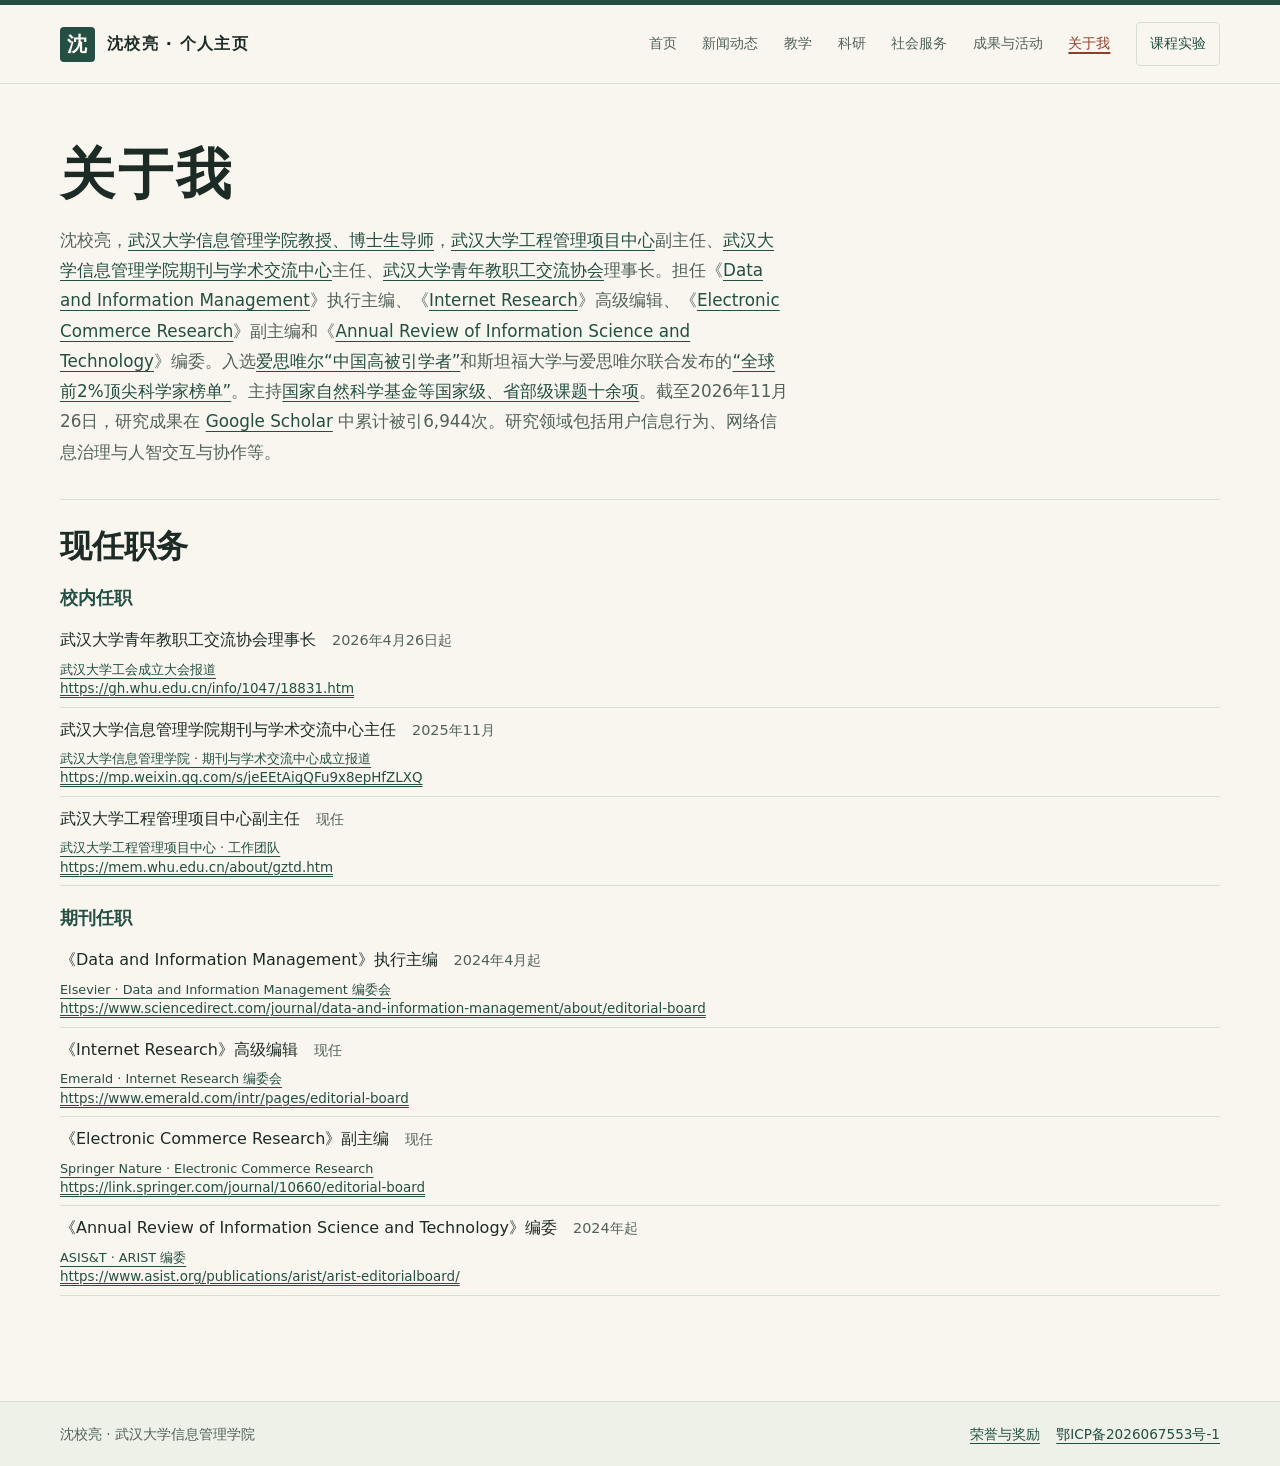
==== site/about.html @ 921f9a62 "Audit public records against primary sources and update the profile and archive navigation" ====
<!doctype html>
<html lang="zh-CN"><head><meta charset="utf-8"><meta name="viewport" content="width=device-width,initial-scale=1">
<meta name="description" content="武汉大学信息管理学院沈校亮的个人主页，包含研究成果、新闻动态、教学资源与课程实验。">
<title>关于我｜沈校亮个人主页</title><link rel="stylesheet" href="assets/site.css?v=9180d4e4f0c0"></head>
<body><a class="skip" href="#main">跳到正文</a>
<header class="site-head"><div class="wrap head"><a class="brand" href="index.html"><span class="seal" aria-hidden="true">沈</span><span>沈校亮 · 个人主页</span></a><nav aria-label="主导航"><a class="nav-link" href="index.html">首页</a><a class="nav-link" href="news.html">新闻动态</a><a class="nav-link" href="teaching.html">教学</a><a class="nav-link" href="research.html">科研</a><a class="nav-link" href="service.html">社会服务</a><a class="nav-link" href="facts.html">成果与活动</a><a class="nav-link" href="about.html" aria-current="page">关于我</a><a class="nav-link lab-link" href="course-lab.html">课程实验</a></nav></div></header>
<main id="main"><div class="wrap inner"><h1>关于我</h1><section class="profile-intro" aria-label="个人简介"><p class="lead">沈校亮，<a href="https://sim.whu.edu.cn/" target="_blank" rel="noopener noreferrer">武汉大学信息管理学院</a><a href="https://xueshu.wtu.edu.cn/info/1044/8925.htm" target="_blank" rel="noopener noreferrer">教授、博士生导师</a>，<a href="https://mem.whu.edu.cn/about/gztd.htm" target="_blank" rel="noopener noreferrer">武汉大学工程管理项目中心</a>副主任、<a href="https://sim.whu.edu.cn/info/2236/111632.htm" target="_blank" rel="noopener noreferrer">武汉大学信息管理学院期刊与学术交流中心</a>主任、<a href="https://gh.whu.edu.cn/info/1047/18831.htm" target="_blank" rel="noopener noreferrer">武汉大学青年教职工交流协会</a>理事长。担任《<a href="https://www.sciencedirect.com/journal/data-and-information-management/about/editorial-board" target="_blank" rel="noopener noreferrer">Data and Information Management</a>》执行主编、《<a href="https://www.emerald.com/intr/pages/editorial-board" target="_blank" rel="noopener noreferrer">Internet Research</a>》高级编辑、《<a href="https://link.springer.com/journal/10660/editorial-board" target="_blank" rel="noopener noreferrer">Electronic Commerce Research</a>》副主编和《<a href="https://www.asist.org/publications/arist/arist-editorialboard/" target="_blank" rel="noopener noreferrer">Annual Review of Information Science and Technology</a>》编委。入选<a href="https://sim.whu.edu.cn/info/2236/96862.htm" target="_blank" rel="noopener noreferrer">爱思唯尔“中国高被引学者”</a>和斯坦福大学与爱思唯尔联合发布的<a href="https://sim.whu.edu.cn/info/2236/117452.htm" target="_blank" rel="noopener noreferrer">“全球前2%顶尖科学家榜单”</a>。主持<a href="https://xueshu.wtu.edu.cn/info/1044/8925.htm" target="_blank" rel="noopener noreferrer">国家自然科学基金等国家级、省部级课题十余项</a>。截至2026年11月26日，研究成果在 <a href="https://scholar.google.com/citations?user=AXHR1g8AAAAJ" target="_blank" rel="noopener noreferrer">Google Scholar</a> 中累计被引6,944次。研究领域包括用户信息行为、网络信息治理与人智交互与协作等。</p></section><section id="current-roles" class="block current-roles"><h2>现任职务</h2><h3>校内任职</h3><ul class="records role-list"><li><span class="role-name">武汉大学青年教职工交流协会理事长</span><span class="role-date">2026年4月26日起</span><a class="source external-source" href="https://gh.whu.edu.cn/info/1047/18831.htm" target="_blank" rel="noopener noreferrer"><span class="source-name">武汉大学工会成立大会报道</span><bdi class="source-url" dir="ltr">https://gh.whu.edu.cn/info/1047/18831.htm</bdi></a></li><li><span class="role-name">武汉大学信息管理学院期刊与学术交流中心主任</span><span class="role-date">2025年11月</span><a class="source external-source" href="https://mp.weixin.qq.com/s/jeEEtAigQFu9x8epHfZLXQ" target="_blank" rel="noopener noreferrer"><span class="source-name">武汉大学信息管理学院 · 期刊与学术交流中心成立报道</span><bdi class="source-url" dir="ltr">https://mp.weixin.qq.com/s/jeEEtAigQFu9x8epHfZLXQ</bdi></a></li><li><span class="role-name">武汉大学工程管理项目中心副主任</span><span class="role-date">现任</span><a class="source external-source" href="https://mem.whu.edu.cn/about/gztd.htm" target="_blank" rel="noopener noreferrer"><span class="source-name">武汉大学工程管理项目中心 · 工作团队</span><bdi class="source-url" dir="ltr">https://mem.whu.edu.cn/about/gztd.htm</bdi></a></li></ul><h3>期刊任职</h3><ul class="records role-list"><li><span class="role-name">《Data and Information Management》执行主编</span><span class="role-date">2024年4月起</span><a class="source external-source" href="https://www.sciencedirect.com/journal/data-and-information-management/about/editorial-board" target="_blank" rel="noopener noreferrer"><span class="source-name">Elsevier · Data and Information Management 编委会</span><bdi class="source-url" dir="ltr">https://www.sciencedirect.com/journal/data-and-information-management/about/editorial-board</bdi></a></li><li><span class="role-name">《Internet Research》高级编辑</span><span class="role-date">现任</span><a class="source external-source" href="https://www.emerald.com/intr/pages/editorial-board" target="_blank" rel="noopener noreferrer"><span class="source-name">Emerald · Internet Research 编委会</span><bdi class="source-url" dir="ltr">https://www.emerald.com/intr/pages/editorial-board</bdi></a></li><li><span class="role-name">《Electronic Commerce Research》副主编</span><span class="role-date">现任</span><a class="source external-source" href="https://link.springer.com/journal/10660/editorial-board" target="_blank" rel="noopener noreferrer"><span class="source-name">Springer Nature · Electronic Commerce Research</span><bdi class="source-url" dir="ltr">https://link.springer.com/journal/10660/editorial-board</bdi></a></li><li><span class="role-name">《Annual Review of Information Science and Technology》编委</span><span class="role-date">2024年起</span><a class="source external-source" href="https://www.asist.org/publications/arist/arist-editorialboard/" target="_blank" rel="noopener noreferrer"><span class="source-name">ASIS&amp;T · ARIST 编委</span><bdi class="source-url" dir="ltr">https://www.asist.org/publications/arist/arist-editorialboard/</bdi></a></li></ul></section></div></main>
<footer class="site-foot"><div class="wrap foot"><span>沈校亮 · 武汉大学信息管理学院</span><span><a href="honors.html">荣誉与奖励</a>   <a href="https://beian.miit.gov.cn/">鄂ICP备2026067553号-1</a></span></div></footer>
</body></html>
---- site/assets/site.css ----
:root{color-scheme:light;--paper:#f8f6ef;--white:#fffdf8;--ink:#1d2b26;--muted:#52625a;--green:#254f42;--rust:#913d2a;--line:#d8ded4;--wash:#edf1e8;--serif:"Noto Serif CJK SC","Songti SC",STSong,SimSun,Georgia,serif;--sans:"PingFang SC","Microsoft YaHei","Noto Sans CJK SC",system-ui,sans-serif}
*{box-sizing:border-box}body{margin:0;background:var(--paper);color:var(--ink);font:16px/1.8 var(--sans)}a{color:var(--green);text-underline-offset:4px}a:focus-visible{outline:2px solid var(--rust);outline-offset:4px}.wrap{max-width:1160px;width:calc(100% - 72px);margin-inline:auto}.skip{position:absolute;top:-4em;left:1rem}.skip:focus{top:1rem;z-index:9;background:var(--white)}.site-head{border-top:5px solid var(--green);border-bottom:1px solid var(--line)}.head{display:flex;align-items:center;justify-content:space-between;gap:30px;min-height:78px}.brand{display:inline-flex;align-items:center;gap:12px;color:var(--ink);text-decoration:none;font-weight:750;white-space:nowrap;letter-spacing:.08em}.seal{background:var(--green);color:var(--white);display:grid;place-items:center;width:35px;height:35px;border-radius:4px;font:700 20px var(--serif)}nav{display:flex;gap:clamp(12px,2vw,28px);align-items:center}.nav-link{display:inline-flex;align-items:center;min-height:44px;white-space:nowrap;text-decoration:none;font-size:14px;color:var(--muted)}.nav-link:hover,.nav-link[aria-current=page]{color:var(--rust);text-decoration:underline;text-decoration-thickness:2px}.nav-link.lab-link{padding:0 13px;border:1px solid var(--line);border-radius:4px;color:var(--green)}h1,h2,h3,p{margin:0}h1,h2,h3{line-height:1.25;overflow-wrap:anywhere}h1,h2{font-family:var(--serif);font-weight:750}h1{font-size:clamp(2.6rem,5vw,4.25rem);letter-spacing:.055em}h2{font-size:clamp(1.55rem,3vw,2rem)}h3{font-size:1.13rem}p+p{margin-top:.8rem}.intro{padding:70px 0 64px;display:grid;grid-template-columns:280px minmax(0,1fr);gap:clamp(28px,7vw,95px);align-items:center}.portrait{margin:0}.picture{position:relative;aspect-ratio:4/5;overflow:hidden;background:#e2ebe0;border:1px solid var(--line);border-radius:8px;display:grid;place-items:center}.picture span{font:700 5.1rem var(--serif);color:var(--green);opacity:.74}.picture img{position:absolute;inset:0;width:100%;height:100%;object-fit:cover;object-position:center 28%}.portrait figcaption{font-size:.75rem;color:var(--muted);margin-top:5px}.eyebrow{font-size:.8rem;color:var(--rust);letter-spacing:.14em;font-weight:700;margin:0 0 11px}.name-en{font-family:Georgia,serif;color:var(--muted);font-size:1.05rem;letter-spacing:.06em;margin-top:6px}.affiliation{font-size:1.1rem;color:var(--green);font-weight:700;margin:19px 0 10px}.bio{max-width:590px;color:var(--muted);font-size:1rem}.actions{margin-top:23px;display:flex;flex-wrap:wrap;gap:10px}.button{display:inline-flex;align-items:center;justify-content:center;gap:8px;min-height:44px;padding:8px 16px;border:1px solid var(--green);border-radius:5px;text-decoration:none;font-weight:700;background:var(--green);color:white;font-size:.91rem}.button:hover{background:#16392f}.button.secondary{background:transparent;color:var(--green);border-color:#adbfb1}.button.secondary:hover{background:var(--wash)}.news-panel{border-top:1px solid var(--line);padding:33px 0 60px}.section-top{display:flex;justify-content:space-between;align-items:baseline;gap:12px;margin-bottom:16px}.entries{list-style:none;padding:0;margin:0}.entries li{border-top:1px solid var(--line);padding:18px 0;display:grid;grid-template-columns:112px 1fr;gap:16px}.entries li:last-child{border-bottom:1px solid var(--line)}time{font-variant-numeric:tabular-nums;color:var(--muted);font-size:.86rem;white-space:nowrap}.entry-title{color:var(--ink);font-weight:750;text-decoration:none}.entry-title:hover{text-decoration:underline}.entries p{font-size:.9rem;color:var(--muted);margin-top:3px}.category{font-size:.75rem;color:var(--rust);margin-right:10px;white-space:nowrap}.inner{padding:56px 0 70px;min-height:66vh}.inner h1{font-size:clamp(2.1rem,5vw,3.45rem)}.lead{font-size:1.05rem;color:var(--muted);margin:14px 0 30px;max-width:730px}.block{padding:26px 0;border-top:1px solid var(--line)}.block h2{margin-bottom:15px}.grid{display:grid;grid-template-columns:repeat(3,minmax(0,1fr));gap:15px;margin:16px 0}.tile,.feature{background:var(--white);border:1px solid var(--line);border-radius:8px;padding:20px}.tile h3,.feature h2{margin-bottom:8px}.tile p,.feature p{color:var(--muted)}.records{padding-left:1.35em;margin:9px 0}.records li{padding:7px 0}.feature{max-width:780px;border-left:4px solid var(--green);padding:25px}.feature .actions{margin-top:16px}.site-foot{border-top:1px solid var(--line);background:var(--wash);padding:20px 0;color:var(--muted);font-size:.85rem}.foot{display:flex;justify-content:space-between;gap:20px}.foot a{margin-left:12px}
@media(max-width:900px){.head{display:block;padding:12px 0 3px}.brand{min-height:40px}nav{flex-wrap:wrap;gap:0 19px}.intro{padding:43px 0;grid-template-columns:220px 1fr;gap:35px}}
@media(max-width:630px){.wrap{width:calc(100% - 34px)}.intro{display:flex;flex-direction:column;align-items:flex-start;gap:20px;padding:26px 0 32px}.portrait{width:min(53%,185px)}.picture{aspect-ratio:4/5}.picture span{font-size:3.25rem}h1{font-size:2.65rem}.affiliation{margin-top:13px}.news-panel{padding:25px 0 44px}.entries li{grid-template-columns:1fr;gap:2px;padding:14px 0}.grid{grid-template-columns:1fr}.inner{padding-top:28px}.foot{display:block}.foot a:first-child{margin-left:0}.section-top{align-items:center}.nav-link.lab-link{border:0;padding:0}.nav-link{min-height:37px}nav{gap:0 15px}}

/* Evidence index and the homepage's three subject entrances. */
[hidden]{display:none!important}
.directory{display:grid;grid-template-columns:repeat(4,minmax(0,1fr));margin-bottom:32px;border-top:1px solid var(--line);border-bottom:1px solid var(--line)}
.directory a{display:block;padding:21px 24px;color:var(--ink);text-decoration:none;min-width:0}
.directory a+a{border-left:1px solid var(--line)}
.directory strong{font:700 1.45rem/1.4 var(--serif);color:var(--green)}
.directory span{display:block;margin-top:5px;font-size:.86rem;color:var(--muted)}
.directory a:hover,.directory a:focus-visible{background:var(--wash)}
.category-entry{display:inline-block;margin:4px 0 24px;text-underline-offset:4px}
.inner .lead:has(+.category-entry){margin-bottom:7px}
.archive{max-width:1000px}
.archive .lead{margin-bottom:24px}
.archive-tools{padding:16px 0 10px;border-block:1px solid var(--line);margin:0 0 15px}
.filter-row,.filter-options,.fact-actions{display:flex;align-items:center;gap:8px;flex-wrap:wrap}
.filter-row{justify-content:space-between;gap:12px 22px}
.topic-filter,.reset-filters{font:inherit;cursor:pointer}
.topic-filter{min-height:42px;padding:5px 14px;border-radius:4px;border:1px solid var(--line);color:var(--green);background:var(--white);font-size:.90rem}
.topic-filter[aria-pressed=true]{background:var(--green);border-color:var(--green);color:white}
.record-search{display:flex;align-items:center;gap:9px;color:var(--muted);font-size:.88rem}
.record-search input{border:1px solid #a6b5ab;background:var(--white);color:var(--ink);font:inherit;border-radius:4px;padding:8px 12px;line-height:1.5}
.record-search input{min-height:42px;width:clamp(180px,23vw,260px)}
.results-status,.fact-date{font-size:.83rem;color:var(--muted);font-variant-numeric:tabular-nums}
.results-status{margin:8px 0 0}
.fact-group{padding-top:18px;scroll-margin:16px}
.fact-group+.fact-group{margin-top:28px}
.fact-group h2{padding-bottom:13px;border-bottom:2px solid var(--green)}
.fact-list{list-style:none;margin:0;padding:0}
.fact{display:grid;grid-template-columns:minmax(110px,170px) minmax(0,1fr);gap:20px;border-bottom:1px solid var(--line);padding:20px 0;scroll-margin:16px}
.fact-meta{display:flex;flex-direction:column;align-items:flex-start;gap:3px}
.fact-tag{color:var(--rust);font-size:.84rem;font-weight:650}
.fact-main{min-width:0}
.fact-title{font-size:1.1rem;line-height:1.5;overflow-wrap:anywhere}
.fact-role,.fact-detail,.fact-sources{font-size:.91rem}
.fact-role{margin:5px 0 2px;color:var(--muted)}
.fact-detail{margin:0;overflow-wrap:anywhere}
.fact-role span,.fact-sources span{font-weight:600;color:var(--muted)}
.fact-actions{justify-content:space-between;align-items:flex-start;gap:0 16px;margin-top:8px}
.fact-sources a{display:inline-block;margin-right:12px;overflow-wrap:anywhere}
.reset-filters{padding:2px 7px;border:1px solid var(--line);border-radius:4px;background:var(--white);color:var(--green);min-height:32px}
.reset-filters:hover,.topic-filter:not([aria-pressed=true]):hover{background:var(--wash)}
button:focus-visible,input:focus-visible,textarea:focus-visible{outline:2px solid var(--rust);outline-offset:3px}
.no-results{padding:24px 0;color:var(--muted)}
.archive-jumps{padding:0 0 12px}
.visually-hidden{position:absolute;width:1px;height:1px;padding:0;margin:-1px;overflow:hidden;clip-path:inset(50%);white-space:nowrap;border:0}
.news-filters{margin-top:4px}.news-filters .results-status{margin-bottom:0}
@media(max-width:700px){.directory{margin-bottom:20px}.directory a{padding:13px 9px}.directory strong{font-size:1.1rem}.directory span{display:none}.fact{grid-template-columns:1fr;gap:6px;padding:16px 0}.fact-meta{flex-direction:row;gap:12px;align-items:baseline;flex-wrap:wrap}.record-search{width:100%}.record-search input{width:auto;flex:1;min-width:0}.topic-filter{padding-inline:11px;min-height:44px}.fact-sources a{padding:4px 0}.fact-actions{row-gap:6px}.filter-options{gap:5px}}

.year-links{display:flex;flex-wrap:wrap;gap:5px 12px;margin:0 0 24px}.year-links a{display:block;padding:3px 10px;border:1px solid var(--line);border-radius:4px;font-size:.88rem;text-decoration:none}.year-links a:hover{border-color:var(--green);text-decoration:underline}.record-year{margin:21px 0 8px;font-family:var(--serif);color:var(--green);scroll-margin-top:16px}.source{font-size:.8rem;white-space:nowrap}.publication-list{list-style:none;padding:0;margin:0}.publication-list li{padding:13px 0;border-bottom:1px solid var(--line);max-width:900px}.paper-title{font-weight:650;color:var(--ink);text-decoration:none;overflow-wrap:anywhere}.paper-title:hover{text-decoration:underline}.paper-authors,.paper-meta{font-size:.9rem;color:var(--muted);margin-top:4px;overflow-wrap:anywhere}.paper-meta em{color:var(--green)}.entries small{font-size:.74rem;color:var(--muted)}

.archive-year{display:flex;align-items:center;gap:8px;color:var(--muted);font-size:.88rem}.archive-year select{font:inherit;background:var(--white);color:var(--green);padding:7px;border:1px solid var(--line);border-radius:4px;min-height:40px}.fact-title,.fact-detail{overflow-wrap:anywhere}.fact-main a,.fact-main span{overflow-wrap:anywhere}.entries .category{text-decoration:none}.entries .category:hover{text-decoration:underline}.year-links[hidden],.year-links a[hidden]{display:none}

.fact-sources .source-label{display:inline-block;font-weight:400;margin-right:12px;overflow-wrap:anywhere}
.citation-label{font-size:.83rem;color:var(--muted)}
@media(max-width:700px){.directory{grid-template-columns:repeat(2,minmax(0,1fr))}.directory a:nth-child(odd){border-left:0}.directory a:nth-child(n+3){border-top:1px solid var(--line)}}

.citation-note{display:block;color:var(--muted);font-size:.8rem;font-weight:400}

.profile-intro{max-width:760px;margin:1rem 0 2rem}
.profile-intro .lead{margin-bottom:.7rem}
.current-roles h3{margin:1.3rem 0 .4rem;color:var(--green)}
.role-list{list-style:none;padding:0}
.role-list li{border-bottom:1px solid var(--line);padding:.5rem 0}
.role-list .external-source:last-child{margin-bottom:0}
.role-name,.role-date{display:inline-block;margin-right:1rem}
.role-date{color:var(--muted);font-size:.9rem}
.student-awards{padding-left:0;list-style:none}
.student-awards li{padding:.65rem 0;border-bottom:1px solid var(--line)}
.award-title{color:var(--ink);font-weight:700;text-decoration:none}
.award-title:hover{text-decoration:underline}
.student-awards p{margin:.18rem 0 .1rem;color:var(--muted)}
@media(max-width:630px){.role-name{display:block}.profile-intro{margin-top:.75rem}.student-awards p{font-size:.94rem}}

.external-source,.fact-sources a.external-source{display:block;width:fit-content;max-width:100%;line-height:1.5;margin:.3rem 0;overflow-wrap:anywhere}
.source-url{display:block;max-width:100%;color:var(--green);font:400 .84rem/1.45 var(--sans);text-decoration:underline;text-underline-offset:2px;overflow-wrap:anywhere;white-space:normal}
.source-name,.fact-sources .source-name{font-weight:500;color:var(--green)}
.source-address{margin:.18rem 0 .3rem;min-width:0}
.source-address a{display:block;width:fit-content;max-width:100%}

.citation-note,.fact-detail,.fact-role,.records li,.entries p{overflow-wrap:anywhere}
.fact-main,.entries li>div,.fact-actions,.fact-sources,.filter-row>*{min-width:0;max-width:100%}
@media(max-width:630px){.entries li{grid-template-columns:minmax(0,1fr)}.fact{grid-template-columns:minmax(0,1fr)}}

.source,.fact-sources a{white-space:normal;overflow-wrap:anywhere}
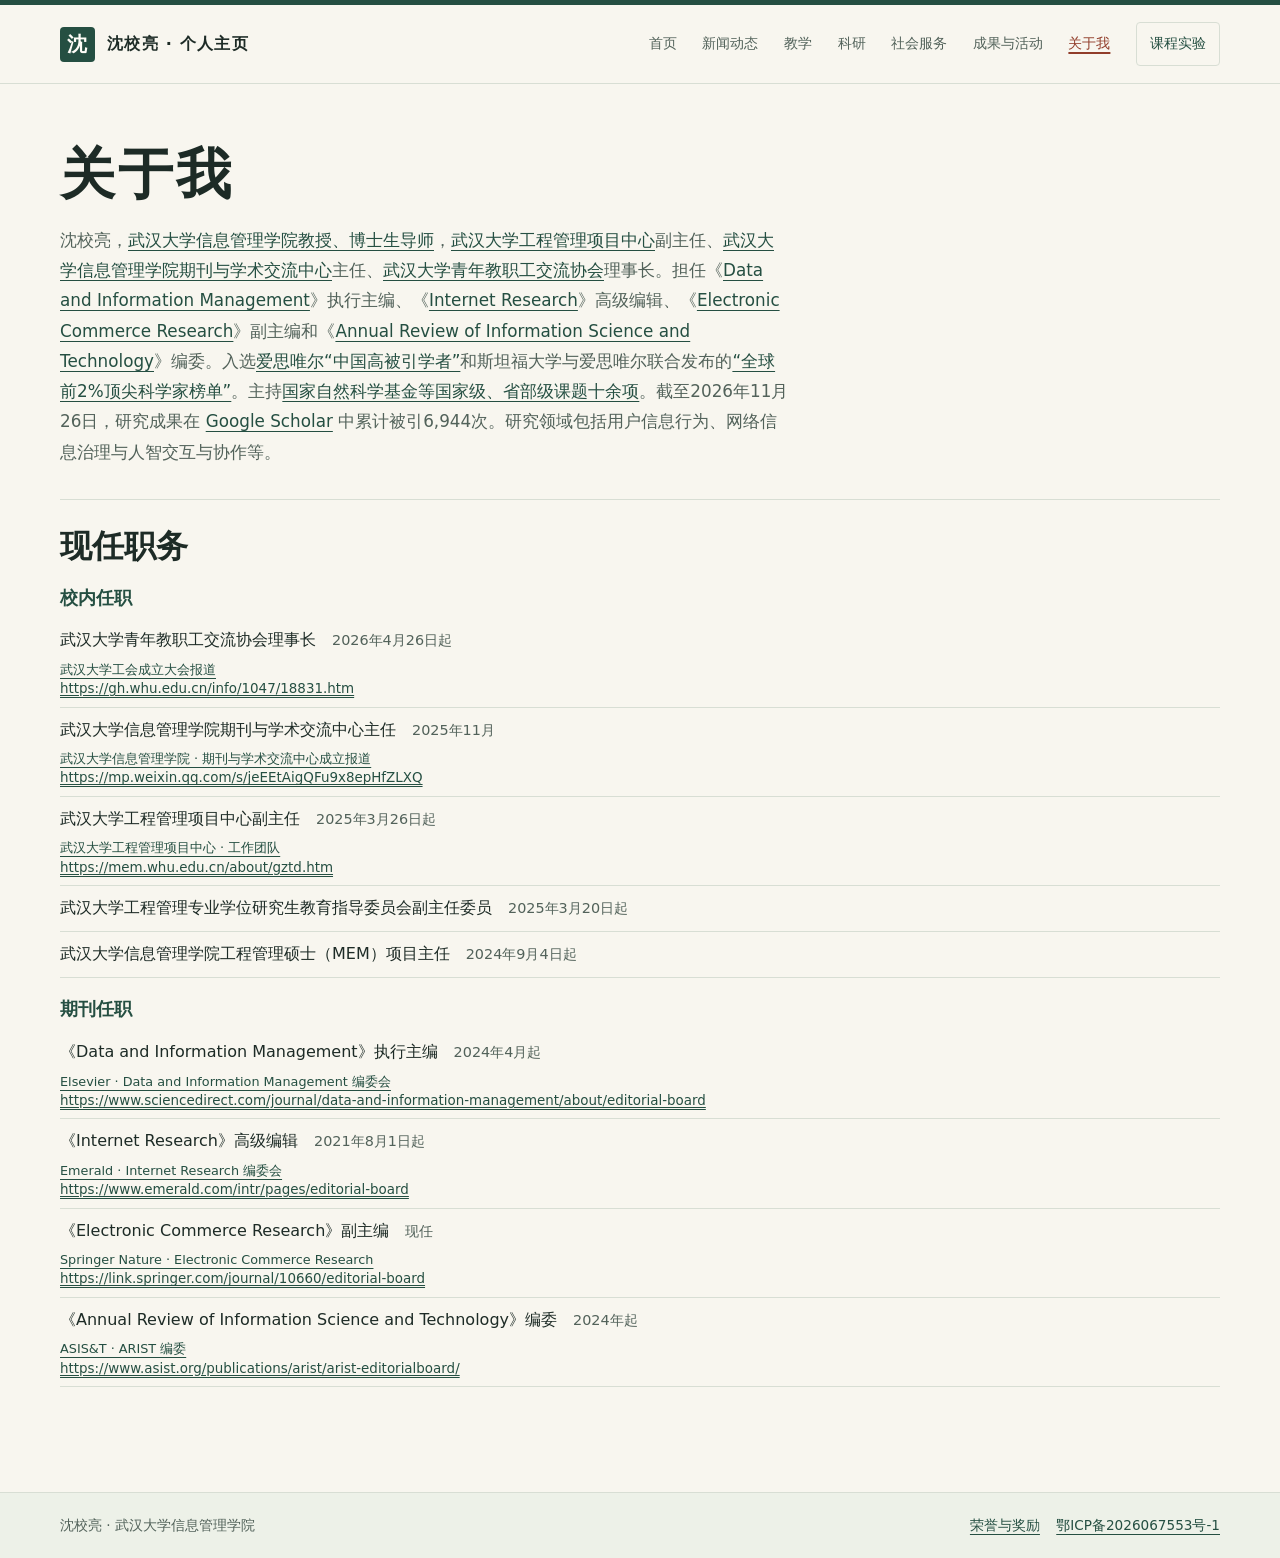
==== commit 88fc8350: "Publish confirmed teaching awards, editorial appointments and accepted work" ====
--- a/site/about.html
+++ b/site/about.html
@@ -4,6 +4,6 @@
 <title>关于我｜沈校亮个人主页</title><link rel="stylesheet" href="assets/site.css?v=9180d4e4f0c0"></head>
 <body><a class="skip" href="#main">跳到正文</a>
 <header class="site-head"><div class="wrap head"><a class="brand" href="index.html"><span class="seal" aria-hidden="true">沈</span><span>沈校亮 · 个人主页</span></a><nav aria-label="主导航"><a class="nav-link" href="index.html">首页</a><a class="nav-link" href="news.html">新闻动态</a><a class="nav-link" href="teaching.html">教学</a><a class="nav-link" href="research.html">科研</a><a class="nav-link" href="service.html">社会服务</a><a class="nav-link" href="facts.html">成果与活动</a><a class="nav-link" href="about.html" aria-current="page">关于我</a><a class="nav-link lab-link" href="course-lab.html">课程实验</a></nav></div></header>
-<main id="main"><div class="wrap inner"><h1>关于我</h1><section class="profile-intro" aria-label="个人简介"><p class="lead">沈校亮，<a href="https://sim.whu.edu.cn/" target="_blank" rel="noopener noreferrer">武汉大学信息管理学院</a><a href="https://xueshu.wtu.edu.cn/info/1044/8925.htm" target="_blank" rel="noopener noreferrer">教授、博士生导师</a>，<a href="https://mem.whu.edu.cn/about/gztd.htm" target="_blank" rel="noopener noreferrer">武汉大学工程管理项目中心</a>副主任、<a href="https://sim.whu.edu.cn/info/2236/111632.htm" target="_blank" rel="noopener noreferrer">武汉大学信息管理学院期刊与学术交流中心</a>主任、<a href="https://gh.whu.edu.cn/info/1047/18831.htm" target="_blank" rel="noopener noreferrer">武汉大学青年教职工交流协会</a>理事长。担任《<a href="https://www.sciencedirect.com/journal/data-and-information-management/about/editorial-board" target="_blank" rel="noopener noreferrer">Data and Information Management</a>》执行主编、《<a href="https://www.emerald.com/intr/pages/editorial-board" target="_blank" rel="noopener noreferrer">Internet Research</a>》高级编辑、《<a href="https://link.springer.com/journal/10660/editorial-board" target="_blank" rel="noopener noreferrer">Electronic Commerce Research</a>》副主编和《<a href="https://www.asist.org/publications/arist/arist-editorialboard/" target="_blank" rel="noopener noreferrer">Annual Review of Information Science and Technology</a>》编委。入选<a href="https://sim.whu.edu.cn/info/2236/96862.htm" target="_blank" rel="noopener noreferrer">爱思唯尔“中国高被引学者”</a>和斯坦福大学与爱思唯尔联合发布的<a href="https://sim.whu.edu.cn/info/2236/117452.htm" target="_blank" rel="noopener noreferrer">“全球前2%顶尖科学家榜单”</a>。主持<a href="https://xueshu.wtu.edu.cn/info/1044/8925.htm" target="_blank" rel="noopener noreferrer">国家自然科学基金等国家级、省部级课题十余项</a>。截至2026年11月26日，研究成果在 <a href="https://scholar.google.com/citations?user=AXHR1g8AAAAJ" target="_blank" rel="noopener noreferrer">Google Scholar</a> 中累计被引6,944次。研究领域包括用户信息行为、网络信息治理与人智交互与协作等。</p></section><section id="current-roles" class="block current-roles"><h2>现任职务</h2><h3>校内任职</h3><ul class="records role-list"><li><span class="role-name">武汉大学青年教职工交流协会理事长</span><span class="role-date">2026年4月26日起</span><a class="source external-source" href="https://gh.whu.edu.cn/info/1047/18831.htm" target="_blank" rel="noopener noreferrer"><span class="source-name">武汉大学工会成立大会报道</span><bdi class="source-url" dir="ltr">https://gh.whu.edu.cn/info/1047/18831.htm</bdi></a></li><li><span class="role-name">武汉大学信息管理学院期刊与学术交流中心主任</span><span class="role-date">2025年11月</span><a class="source external-source" href="https://mp.weixin.qq.com/s/jeEEtAigQFu9x8epHfZLXQ" target="_blank" rel="noopener noreferrer"><span class="source-name">武汉大学信息管理学院 · 期刊与学术交流中心成立报道</span><bdi class="source-url" dir="ltr">https://mp.weixin.qq.com/s/jeEEtAigQFu9x8epHfZLXQ</bdi></a></li><li><span class="role-name">武汉大学工程管理项目中心副主任</span><span class="role-date">现任</span><a class="source external-source" href="https://mem.whu.edu.cn/about/gztd.htm" target="_blank" rel="noopener noreferrer"><span class="source-name">武汉大学工程管理项目中心 · 工作团队</span><bdi class="source-url" dir="ltr">https://mem.whu.edu.cn/about/gztd.htm</bdi></a></li></ul><h3>期刊任职</h3><ul class="records role-list"><li><span class="role-name">《Data and Information Management》执行主编</span><span class="role-date">2024年4月起</span><a class="source external-source" href="https://www.sciencedirect.com/journal/data-and-information-management/about/editorial-board" target="_blank" rel="noopener noreferrer"><span class="source-name">Elsevier · Data and Information Management 编委会</span><bdi class="source-url" dir="ltr">https://www.sciencedirect.com/journal/data-and-information-management/about/editorial-board</bdi></a></li><li><span class="role-name">《Internet Research》高级编辑</span><span class="role-date">现任</span><a class="source external-source" href="https://www.emerald.com/intr/pages/editorial-board" target="_blank" rel="noopener noreferrer"><span class="source-name">Emerald · Internet Research 编委会</span><bdi class="source-url" dir="ltr">https://www.emerald.com/intr/pages/editorial-board</bdi></a></li><li><span class="role-name">《Electronic Commerce Research》副主编</span><span class="role-date">现任</span><a class="source external-source" href="https://link.springer.com/journal/10660/editorial-board" target="_blank" rel="noopener noreferrer"><span class="source-name">Springer Nature · Electronic Commerce Research</span><bdi class="source-url" dir="ltr">https://link.springer.com/journal/10660/editorial-board</bdi></a></li><li><span class="role-name">《Annual Review of Information Science and Technology》编委</span><span class="role-date">2024年起</span><a class="source external-source" href="https://www.asist.org/publications/arist/arist-editorialboard/" target="_blank" rel="noopener noreferrer"><span class="source-name">ASIS&amp;T · ARIST 编委</span><bdi class="source-url" dir="ltr">https://www.asist.org/publications/arist/arist-editorialboard/</bdi></a></li></ul></section></div></main>
+<main id="main"><div class="wrap inner"><h1>关于我</h1><section class="profile-intro" aria-label="个人简介"><p class="lead">沈校亮，<a href="https://sim.whu.edu.cn/" target="_blank" rel="noopener noreferrer">武汉大学信息管理学院</a><a href="https://xueshu.wtu.edu.cn/info/1044/8925.htm" target="_blank" rel="noopener noreferrer">教授、博士生导师</a>，<a href="https://mem.whu.edu.cn/about/gztd.htm" target="_blank" rel="noopener noreferrer">武汉大学工程管理项目中心</a>副主任、<a href="https://sim.whu.edu.cn/info/2236/111632.htm" target="_blank" rel="noopener noreferrer">武汉大学信息管理学院期刊与学术交流中心</a>主任、<a href="https://gh.whu.edu.cn/info/1047/18831.htm" target="_blank" rel="noopener noreferrer">武汉大学青年教职工交流协会</a>理事长。担任《<a href="https://www.sciencedirect.com/journal/data-and-information-management/about/editorial-board" target="_blank" rel="noopener noreferrer">Data and Information Management</a>》执行主编、《<a href="https://www.emerald.com/intr/pages/editorial-board" target="_blank" rel="noopener noreferrer">Internet Research</a>》高级编辑、《<a href="https://link.springer.com/journal/10660/editorial-board" target="_blank" rel="noopener noreferrer">Electronic Commerce Research</a>》副主编和《<a href="https://www.asist.org/publications/arist/arist-editorialboard/" target="_blank" rel="noopener noreferrer">Annual Review of Information Science and Technology</a>》编委。入选<a href="https://sim.whu.edu.cn/info/2236/96862.htm" target="_blank" rel="noopener noreferrer">爱思唯尔“中国高被引学者”</a>和斯坦福大学与爱思唯尔联合发布的<a href="https://sim.whu.edu.cn/info/2236/117452.htm" target="_blank" rel="noopener noreferrer">“全球前2%顶尖科学家榜单”</a>。主持<a href="https://xueshu.wtu.edu.cn/info/1044/8925.htm" target="_blank" rel="noopener noreferrer">国家自然科学基金等国家级、省部级课题十余项</a>。截至2026年11月26日，研究成果在 <a href="https://scholar.google.com/citations?hl=en&amp;user=AXHR1g8AAAAJ&amp;view_op=list_works&amp;sortby=pubdate" target="_blank" rel="noopener noreferrer">Google Scholar</a> 中累计被引6,944次。研究领域包括用户信息行为、网络信息治理与人智交互与协作等。</p></section><section id="current-roles" class="block current-roles"><h2>现任职务</h2><h3>校内任职</h3><ul class="records role-list"><li><span class="role-name">武汉大学青年教职工交流协会理事长</span><span class="role-date">2026年4月26日起</span><a class="source external-source" href="https://gh.whu.edu.cn/info/1047/18831.htm" target="_blank" rel="noopener noreferrer"><span class="source-name">武汉大学工会成立大会报道</span><bdi class="source-url" dir="ltr">https://gh.whu.edu.cn/info/1047/18831.htm</bdi></a></li><li><span class="role-name">武汉大学信息管理学院期刊与学术交流中心主任</span><span class="role-date">2025年11月</span><a class="source external-source" href="https://mp.weixin.qq.com/s/jeEEtAigQFu9x8epHfZLXQ" target="_blank" rel="noopener noreferrer"><span class="source-name">武汉大学信息管理学院 · 期刊与学术交流中心成立报道</span><bdi class="source-url" dir="ltr">https://mp.weixin.qq.com/s/jeEEtAigQFu9x8epHfZLXQ</bdi></a></li><li><span class="role-name">武汉大学工程管理项目中心副主任</span><span class="role-date">2025年3月26日起</span><a class="source external-source" href="https://mem.whu.edu.cn/about/gztd.htm" target="_blank" rel="noopener noreferrer"><span class="source-name">武汉大学工程管理项目中心 · 工作团队</span><bdi class="source-url" dir="ltr">https://mem.whu.edu.cn/about/gztd.htm</bdi></a></li><li><span class="role-name">武汉大学工程管理专业学位研究生教育指导委员会副主任委员</span><span class="role-date">2025年3月20日起</span></li><li><span class="role-name">武汉大学信息管理学院工程管理硕士（MEM）项目主任</span><span class="role-date">2024年9月4日起</span></li></ul><h3>期刊任职</h3><ul class="records role-list"><li><span class="role-name">《Data and Information Management》执行主编</span><span class="role-date">2024年4月起</span><a class="source external-source" href="https://www.sciencedirect.com/journal/data-and-information-management/about/editorial-board" target="_blank" rel="noopener noreferrer"><span class="source-name">Elsevier · Data and Information Management 编委会</span><bdi class="source-url" dir="ltr">https://www.sciencedirect.com/journal/data-and-information-management/about/editorial-board</bdi></a></li><li><span class="role-name">《Internet Research》高级编辑</span><span class="role-date">2021年8月1日起</span><a class="source external-source" href="https://www.emerald.com/intr/pages/editorial-board" target="_blank" rel="noopener noreferrer"><span class="source-name">Emerald · Internet Research 编委会</span><bdi class="source-url" dir="ltr">https://www.emerald.com/intr/pages/editorial-board</bdi></a></li><li><span class="role-name">《Electronic Commerce Research》副主编</span><span class="role-date">现任</span><a class="source external-source" href="https://link.springer.com/journal/10660/editorial-board" target="_blank" rel="noopener noreferrer"><span class="source-name">Springer Nature · Electronic Commerce Research</span><bdi class="source-url" dir="ltr">https://link.springer.com/journal/10660/editorial-board</bdi></a></li><li><span class="role-name">《Annual Review of Information Science and Technology》编委</span><span class="role-date">2024年起</span><a class="source external-source" href="https://www.asist.org/publications/arist/arist-editorialboard/" target="_blank" rel="noopener noreferrer"><span class="source-name">ASIS&amp;T · ARIST 编委</span><bdi class="source-url" dir="ltr">https://www.asist.org/publications/arist/arist-editorialboard/</bdi></a></li></ul></section></div></main>
 <footer class="site-foot"><div class="wrap foot"><span>沈校亮 · 武汉大学信息管理学院</span><span><a href="honors.html">荣誉与奖励</a>   <a href="https://beian.miit.gov.cn/">鄂ICP备2026067553号-1</a></span></div></footer>
-</body></html>+</body></html>
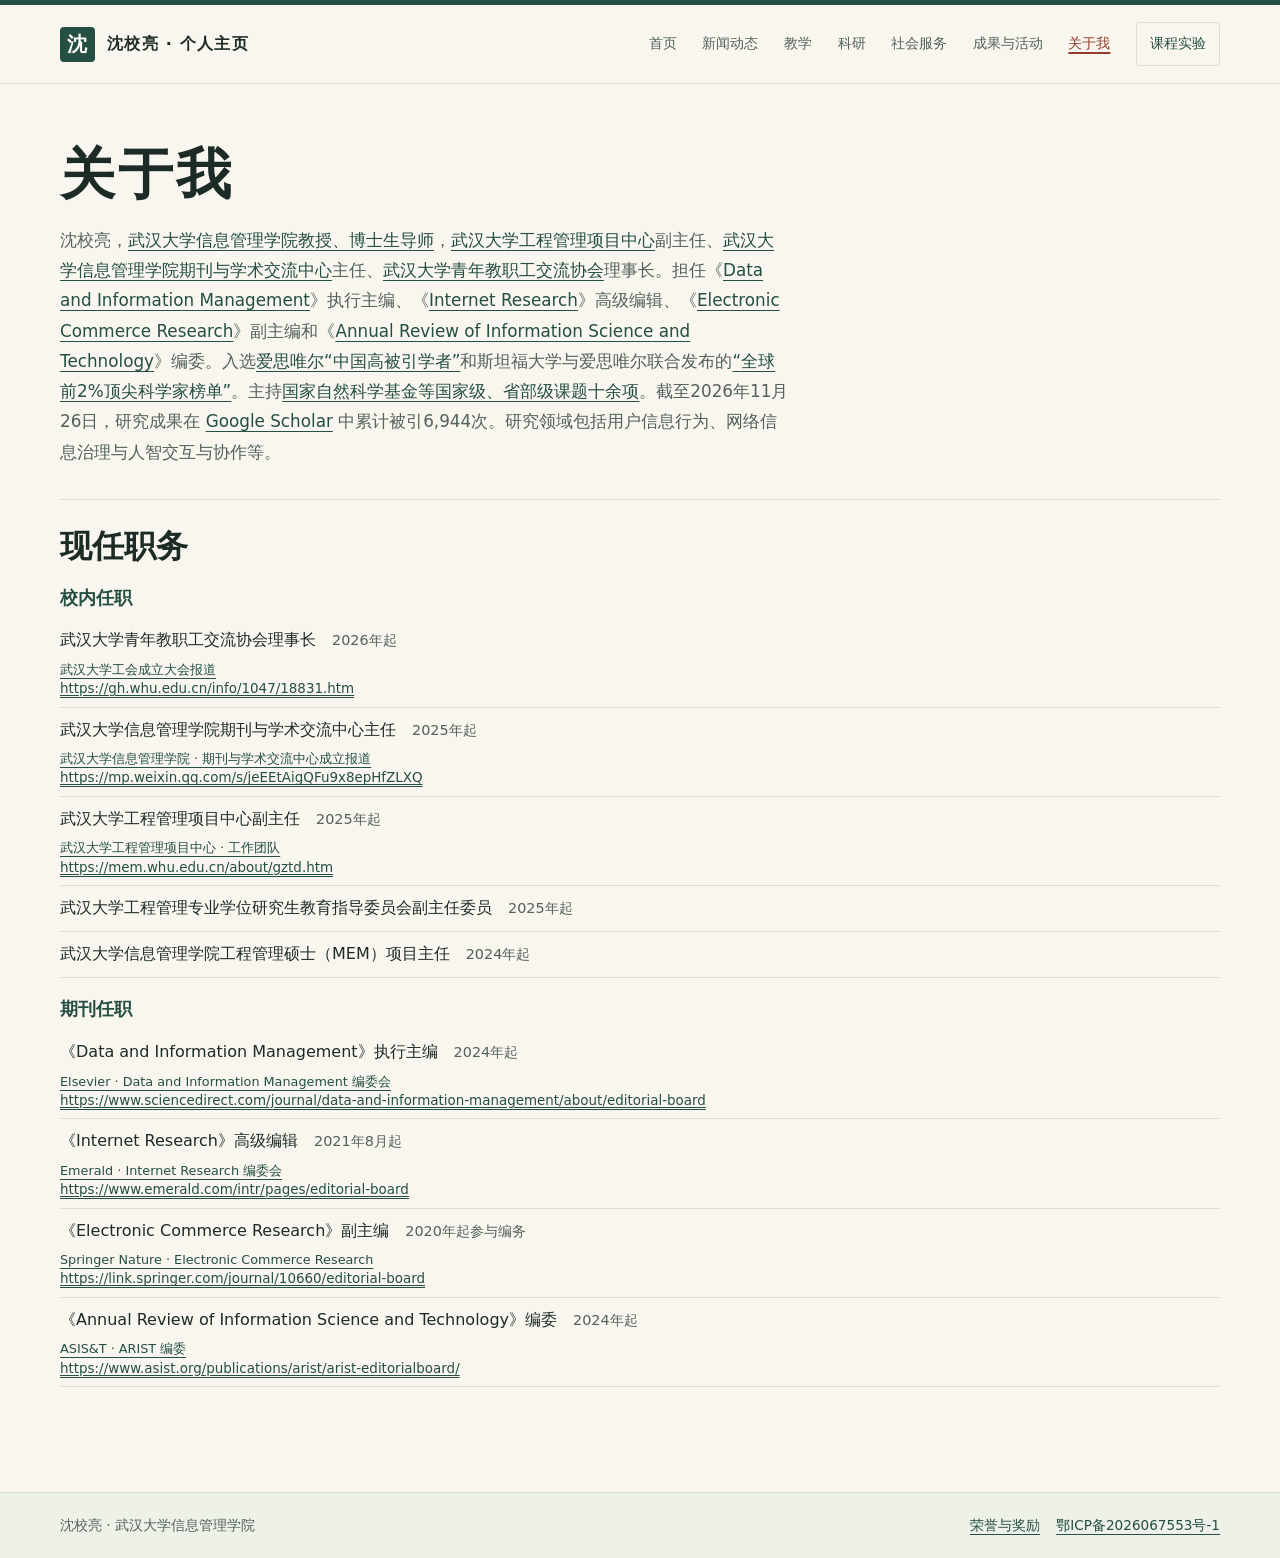
==== commit 85fb7838: "Group journal special issues and restore confirmed academic records" ====
--- a/site/about.html
+++ b/site/about.html
@@ -4,6 +4,6 @@
 <title>关于我｜沈校亮个人主页</title><link rel="stylesheet" href="assets/site.css?v=9180d4e4f0c0"></head>
 <body><a class="skip" href="#main">跳到正文</a>
 <header class="site-head"><div class="wrap head"><a class="brand" href="index.html"><span class="seal" aria-hidden="true">沈</span><span>沈校亮 · 个人主页</span></a><nav aria-label="主导航"><a class="nav-link" href="index.html">首页</a><a class="nav-link" href="news.html">新闻动态</a><a class="nav-link" href="teaching.html">教学</a><a class="nav-link" href="research.html">科研</a><a class="nav-link" href="service.html">社会服务</a><a class="nav-link" href="facts.html">成果与活动</a><a class="nav-link" href="about.html" aria-current="page">关于我</a><a class="nav-link lab-link" href="course-lab.html">课程实验</a></nav></div></header>
-<main id="main"><div class="wrap inner"><h1>关于我</h1><section class="profile-intro" aria-label="个人简介"><p class="lead">沈校亮，<a href="https://sim.whu.edu.cn/" target="_blank" rel="noopener noreferrer">武汉大学信息管理学院</a><a href="https://xueshu.wtu.edu.cn/info/1044/8925.htm" target="_blank" rel="noopener noreferrer">教授、博士生导师</a>，<a href="https://mem.whu.edu.cn/about/gztd.htm" target="_blank" rel="noopener noreferrer">武汉大学工程管理项目中心</a>副主任、<a href="https://sim.whu.edu.cn/info/2236/111632.htm" target="_blank" rel="noopener noreferrer">武汉大学信息管理学院期刊与学术交流中心</a>主任、<a href="https://gh.whu.edu.cn/info/1047/18831.htm" target="_blank" rel="noopener noreferrer">武汉大学青年教职工交流协会</a>理事长。担任《<a href="https://www.sciencedirect.com/journal/data-and-information-management/about/editorial-board" target="_blank" rel="noopener noreferrer">Data and Information Management</a>》执行主编、《<a href="https://www.emerald.com/intr/pages/editorial-board" target="_blank" rel="noopener noreferrer">Internet Research</a>》高级编辑、《<a href="https://link.springer.com/journal/10660/editorial-board" target="_blank" rel="noopener noreferrer">Electronic Commerce Research</a>》副主编和《<a href="https://www.asist.org/publications/arist/arist-editorialboard/" target="_blank" rel="noopener noreferrer">Annual Review of Information Science and Technology</a>》编委。入选<a href="https://sim.whu.edu.cn/info/2236/96862.htm" target="_blank" rel="noopener noreferrer">爱思唯尔“中国高被引学者”</a>和斯坦福大学与爱思唯尔联合发布的<a href="https://sim.whu.edu.cn/info/2236/117452.htm" target="_blank" rel="noopener noreferrer">“全球前2%顶尖科学家榜单”</a>。主持<a href="https://xueshu.wtu.edu.cn/info/1044/8925.htm" target="_blank" rel="noopener noreferrer">国家自然科学基金等国家级、省部级课题十余项</a>。截至2026年11月26日，研究成果在 <a href="https://scholar.google.com/citations?hl=en&amp;user=AXHR1g8AAAAJ&amp;view_op=list_works&amp;sortby=pubdate" target="_blank" rel="noopener noreferrer">Google Scholar</a> 中累计被引6,944次。研究领域包括用户信息行为、网络信息治理与人智交互与协作等。</p></section><section id="current-roles" class="block current-roles"><h2>现任职务</h2><h3>校内任职</h3><ul class="records role-list"><li><span class="role-name">武汉大学青年教职工交流协会理事长</span><span class="role-date">2026年4月26日起</span><a class="source external-source" href="https://gh.whu.edu.cn/info/1047/18831.htm" target="_blank" rel="noopener noreferrer"><span class="source-name">武汉大学工会成立大会报道</span><bdi class="source-url" dir="ltr">https://gh.whu.edu.cn/info/1047/18831.htm</bdi></a></li><li><span class="role-name">武汉大学信息管理学院期刊与学术交流中心主任</span><span class="role-date">2025年11月</span><a class="source external-source" href="https://mp.weixin.qq.com/s/jeEEtAigQFu9x8epHfZLXQ" target="_blank" rel="noopener noreferrer"><span class="source-name">武汉大学信息管理学院 · 期刊与学术交流中心成立报道</span><bdi class="source-url" dir="ltr">https://mp.weixin.qq.com/s/jeEEtAigQFu9x8epHfZLXQ</bdi></a></li><li><span class="role-name">武汉大学工程管理项目中心副主任</span><span class="role-date">2025年3月26日起</span><a class="source external-source" href="https://mem.whu.edu.cn/about/gztd.htm" target="_blank" rel="noopener noreferrer"><span class="source-name">武汉大学工程管理项目中心 · 工作团队</span><bdi class="source-url" dir="ltr">https://mem.whu.edu.cn/about/gztd.htm</bdi></a></li><li><span class="role-name">武汉大学工程管理专业学位研究生教育指导委员会副主任委员</span><span class="role-date">2025年3月20日起</span></li><li><span class="role-name">武汉大学信息管理学院工程管理硕士（MEM）项目主任</span><span class="role-date">2024年9月4日起</span></li></ul><h3>期刊任职</h3><ul class="records role-list"><li><span class="role-name">《Data and Information Management》执行主编</span><span class="role-date">2024年4月起</span><a class="source external-source" href="https://www.sciencedirect.com/journal/data-and-information-management/about/editorial-board" target="_blank" rel="noopener noreferrer"><span class="source-name">Elsevier · Data and Information Management 编委会</span><bdi class="source-url" dir="ltr">https://www.sciencedirect.com/journal/data-and-information-management/about/editorial-board</bdi></a></li><li><span class="role-name">《Internet Research》高级编辑</span><span class="role-date">2021年8月1日起</span><a class="source external-source" href="https://www.emerald.com/intr/pages/editorial-board" target="_blank" rel="noopener noreferrer"><span class="source-name">Emerald · Internet Research 编委会</span><bdi class="source-url" dir="ltr">https://www.emerald.com/intr/pages/editorial-board</bdi></a></li><li><span class="role-name">《Electronic Commerce Research》副主编</span><span class="role-date">现任</span><a class="source external-source" href="https://link.springer.com/journal/10660/editorial-board" target="_blank" rel="noopener noreferrer"><span class="source-name">Springer Nature · Electronic Commerce Research</span><bdi class="source-url" dir="ltr">https://link.springer.com/journal/10660/editorial-board</bdi></a></li><li><span class="role-name">《Annual Review of Information Science and Technology》编委</span><span class="role-date">2024年起</span><a class="source external-source" href="https://www.asist.org/publications/arist/arist-editorialboard/" target="_blank" rel="noopener noreferrer"><span class="source-name">ASIS&amp;T · ARIST 编委</span><bdi class="source-url" dir="ltr">https://www.asist.org/publications/arist/arist-editorialboard/</bdi></a></li></ul></section></div></main>
+<main id="main"><div class="wrap inner"><h1>关于我</h1><section class="profile-intro" aria-label="个人简介"><p class="lead">沈校亮，<a href="https://sim.whu.edu.cn/" target="_blank" rel="noopener noreferrer">武汉大学信息管理学院</a><a href="https://xueshu.wtu.edu.cn/info/1044/8925.htm" target="_blank" rel="noopener noreferrer">教授、博士生导师</a>，<a href="https://mem.whu.edu.cn/about/gztd.htm" target="_blank" rel="noopener noreferrer">武汉大学工程管理项目中心</a>副主任、<a href="https://sim.whu.edu.cn/info/2236/111632.htm" target="_blank" rel="noopener noreferrer">武汉大学信息管理学院期刊与学术交流中心</a>主任、<a href="https://gh.whu.edu.cn/info/1047/18831.htm" target="_blank" rel="noopener noreferrer">武汉大学青年教职工交流协会</a>理事长。担任《<a href="https://www.sciencedirect.com/journal/data-and-information-management/about/editorial-board" target="_blank" rel="noopener noreferrer">Data and Information Management</a>》执行主编、《<a href="https://www.emerald.com/intr/pages/editorial-board" target="_blank" rel="noopener noreferrer">Internet Research</a>》高级编辑、《<a href="https://link.springer.com/journal/10660/editorial-board" target="_blank" rel="noopener noreferrer">Electronic Commerce Research</a>》副主编和《<a href="https://www.asist.org/publications/arist/arist-editorialboard/" target="_blank" rel="noopener noreferrer">Annual Review of Information Science and Technology</a>》编委。入选<a href="https://sim.whu.edu.cn/info/2236/96862.htm" target="_blank" rel="noopener noreferrer">爱思唯尔“中国高被引学者”</a>和斯坦福大学与爱思唯尔联合发布的<a href="https://sim.whu.edu.cn/info/2236/117452.htm" target="_blank" rel="noopener noreferrer">“全球前2%顶尖科学家榜单”</a>。主持<a href="https://xueshu.wtu.edu.cn/info/1044/8925.htm" target="_blank" rel="noopener noreferrer">国家自然科学基金等国家级、省部级课题十余项</a>。截至2026年11月26日，研究成果在 <a href="https://scholar.google.com/citations?hl=en&amp;user=AXHR1g8AAAAJ&amp;view_op=list_works&amp;sortby=pubdate" target="_blank" rel="noopener noreferrer">Google Scholar</a> 中累计被引6,944次。研究领域包括用户信息行为、网络信息治理与人智交互与协作等。</p></section><section id="current-roles" class="block current-roles"><h2>现任职务</h2><h3>校内任职</h3><ul class="records role-list"><li><span class="role-name">武汉大学青年教职工交流协会理事长</span><span class="role-date">2026年起</span><a class="source external-source" href="https://gh.whu.edu.cn/info/1047/18831.htm" target="_blank" rel="noopener noreferrer"><span class="source-name">武汉大学工会成立大会报道</span><bdi class="source-url" dir="ltr">https://gh.whu.edu.cn/info/1047/18831.htm</bdi></a></li><li><span class="role-name">武汉大学信息管理学院期刊与学术交流中心主任</span><span class="role-date">2025年起</span><a class="source external-source" href="https://mp.weixin.qq.com/s/jeEEtAigQFu9x8epHfZLXQ" target="_blank" rel="noopener noreferrer"><span class="source-name">武汉大学信息管理学院 · 期刊与学术交流中心成立报道</span><bdi class="source-url" dir="ltr">https://mp.weixin.qq.com/s/jeEEtAigQFu9x8epHfZLXQ</bdi></a></li><li><span class="role-name">武汉大学工程管理项目中心副主任</span><span class="role-date">2025年起</span><a class="source external-source" href="https://mem.whu.edu.cn/about/gztd.htm" target="_blank" rel="noopener noreferrer"><span class="source-name">武汉大学工程管理项目中心 · 工作团队</span><bdi class="source-url" dir="ltr">https://mem.whu.edu.cn/about/gztd.htm</bdi></a></li><li><span class="role-name">武汉大学工程管理专业学位研究生教育指导委员会副主任委员</span><span class="role-date">2025年起</span></li><li><span class="role-name">武汉大学信息管理学院工程管理硕士（MEM）项目主任</span><span class="role-date">2024年起</span></li></ul><h3>期刊任职</h3><ul class="records role-list"><li><span class="role-name">《Data and Information Management》执行主编</span><span class="role-date">2024年起</span><a class="source external-source" href="https://www.sciencedirect.com/journal/data-and-information-management/about/editorial-board" target="_blank" rel="noopener noreferrer"><span class="source-name">Elsevier · Data and Information Management 编委会</span><bdi class="source-url" dir="ltr">https://www.sciencedirect.com/journal/data-and-information-management/about/editorial-board</bdi></a></li><li><span class="role-name">《Internet Research》高级编辑</span><span class="role-date">2021年8月起</span><a class="source external-source" href="https://www.emerald.com/intr/pages/editorial-board" target="_blank" rel="noopener noreferrer"><span class="source-name">Emerald · Internet Research 编委会</span><bdi class="source-url" dir="ltr">https://www.emerald.com/intr/pages/editorial-board</bdi></a></li><li><span class="role-name">《Electronic Commerce Research》副主编</span><span class="role-date">2020年起参与编务</span><a class="source external-source" href="https://link.springer.com/journal/10660/editorial-board" target="_blank" rel="noopener noreferrer"><span class="source-name">Springer Nature · Electronic Commerce Research</span><bdi class="source-url" dir="ltr">https://link.springer.com/journal/10660/editorial-board</bdi></a></li><li><span class="role-name">《Annual Review of Information Science and Technology》编委</span><span class="role-date">2024年起</span><a class="source external-source" href="https://www.asist.org/publications/arist/arist-editorialboard/" target="_blank" rel="noopener noreferrer"><span class="source-name">ASIS&amp;T · ARIST 编委</span><bdi class="source-url" dir="ltr">https://www.asist.org/publications/arist/arist-editorialboard/</bdi></a></li></ul></section></div></main>
 <footer class="site-foot"><div class="wrap foot"><span>沈校亮 · 武汉大学信息管理学院</span><span><a href="honors.html">荣誉与奖励</a>   <a href="https://beian.miit.gov.cn/">鄂ICP备2026067553号-1</a></span></div></footer>
 </body></html>
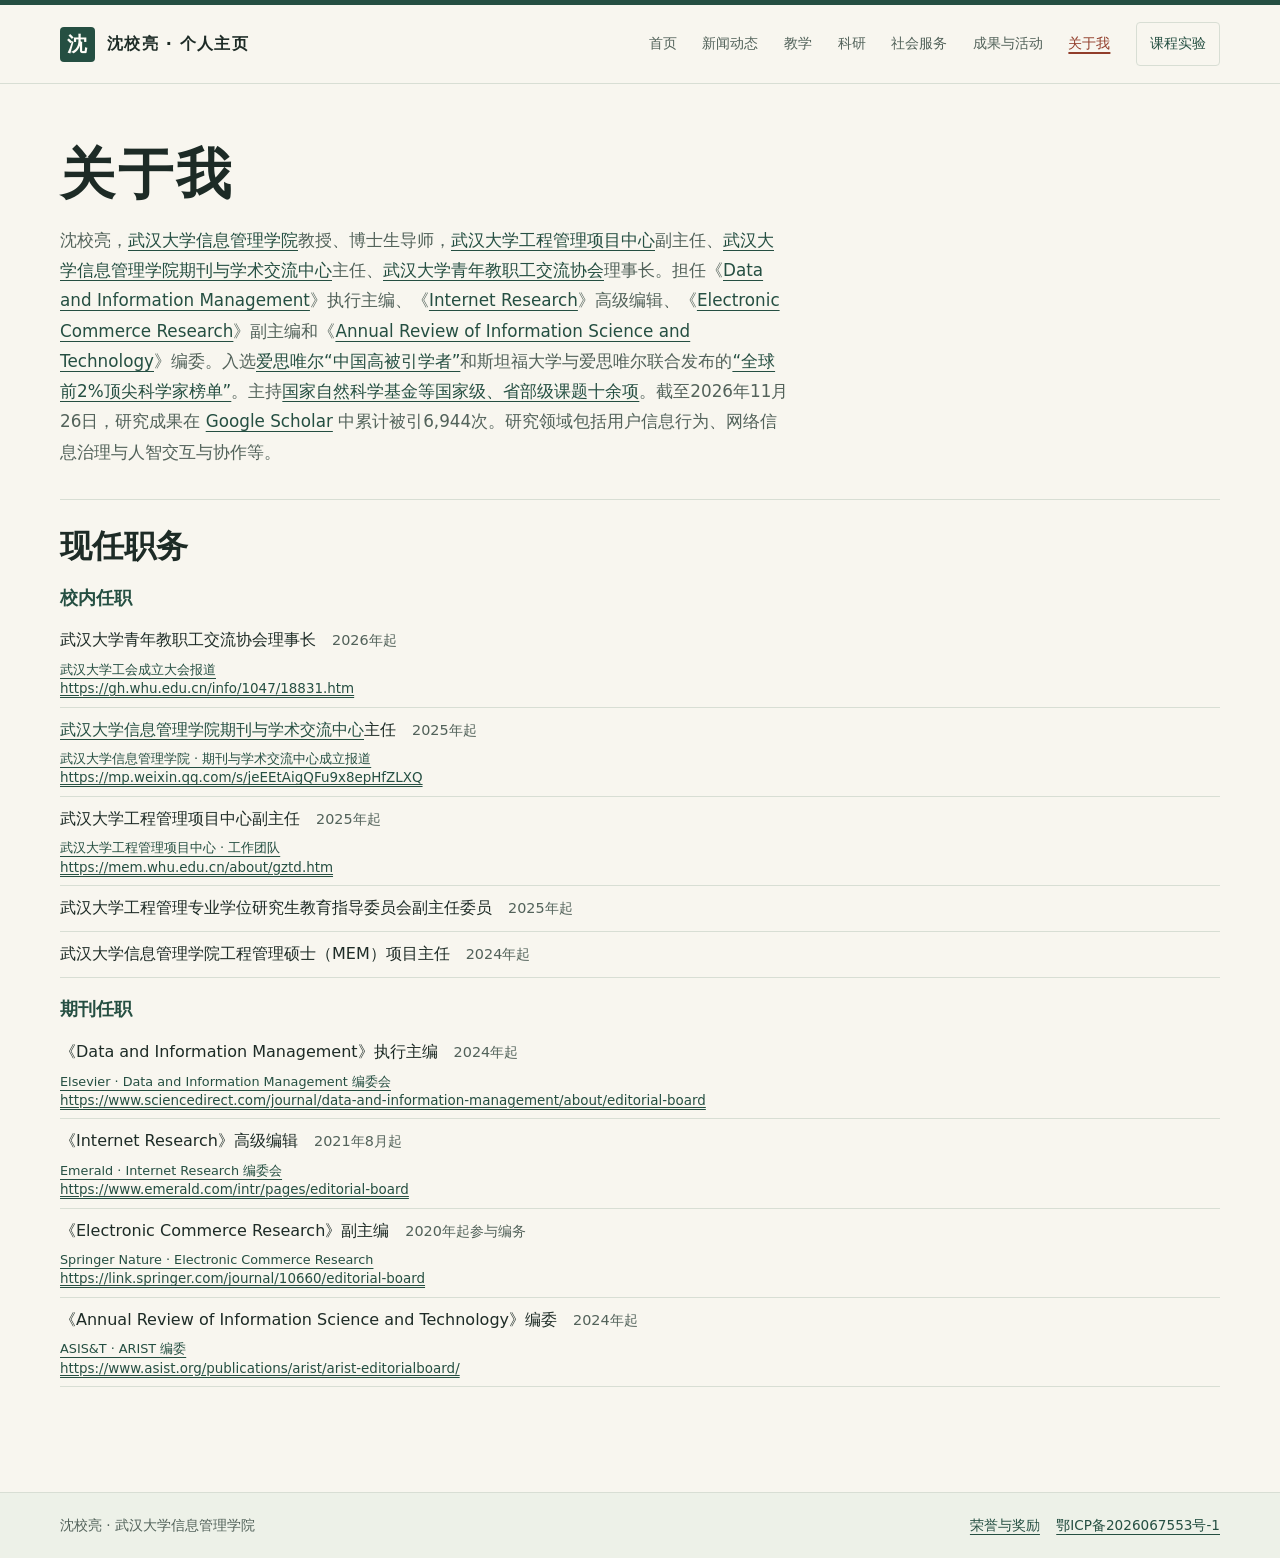
==== commit 672b34c3: "Show recent news by default and record doctoral defence" ====
--- a/site/about.html
+++ b/site/about.html
@@ -1,9 +1,9 @@
 <!doctype html>
 <html lang="zh-CN"><head><meta charset="utf-8"><meta name="viewport" content="width=device-width,initial-scale=1">
 <meta name="description" content="武汉大学信息管理学院沈校亮的个人主页，包含研究成果、新闻动态、教学资源与课程实验。">
-<title>关于我｜沈校亮个人主页</title><link rel="stylesheet" href="assets/site.css?v=9180d4e4f0c0"></head>
+<title>关于我｜沈校亮个人主页</title><link rel="stylesheet" href="assets/site.css?v=36c75d05c92d"></head>
 <body><a class="skip" href="#main">跳到正文</a>
-<header class="site-head"><div class="wrap head"><a class="brand" href="index.html"><span class="seal" aria-hidden="true">沈</span><span>沈校亮 · 个人主页</span></a><nav aria-label="主导航"><a class="nav-link" href="index.html">首页</a><a class="nav-link" href="news.html">新闻动态</a><a class="nav-link" href="teaching.html">教学</a><a class="nav-link" href="research.html">科研</a><a class="nav-link" href="service.html">社会服务</a><a class="nav-link" href="facts.html">成果与活动</a><a class="nav-link" href="about.html" aria-current="page">关于我</a><a class="nav-link lab-link" href="course-lab.html">课程实验</a></nav></div></header>
-<main id="main"><div class="wrap inner"><h1>关于我</h1><section class="profile-intro" aria-label="个人简介"><p class="lead">沈校亮，<a href="https://sim.whu.edu.cn/" target="_blank" rel="noopener noreferrer">武汉大学信息管理学院</a><a href="https://xueshu.wtu.edu.cn/info/1044/8925.htm" target="_blank" rel="noopener noreferrer">教授、博士生导师</a>，<a href="https://mem.whu.edu.cn/about/gztd.htm" target="_blank" rel="noopener noreferrer">武汉大学工程管理项目中心</a>副主任、<a href="https://sim.whu.edu.cn/info/2236/111632.htm" target="_blank" rel="noopener noreferrer">武汉大学信息管理学院期刊与学术交流中心</a>主任、<a href="https://gh.whu.edu.cn/info/1047/18831.htm" target="_blank" rel="noopener noreferrer">武汉大学青年教职工交流协会</a>理事长。担任《<a href="https://www.sciencedirect.com/journal/data-and-information-management/about/editorial-board" target="_blank" rel="noopener noreferrer">Data and Information Management</a>》执行主编、《<a href="https://www.emerald.com/intr/pages/editorial-board" target="_blank" rel="noopener noreferrer">Internet Research</a>》高级编辑、《<a href="https://link.springer.com/journal/10660/editorial-board" target="_blank" rel="noopener noreferrer">Electronic Commerce Research</a>》副主编和《<a href="https://www.asist.org/publications/arist/arist-editorialboard/" target="_blank" rel="noopener noreferrer">Annual Review of Information Science and Technology</a>》编委。入选<a href="https://sim.whu.edu.cn/info/2236/96862.htm" target="_blank" rel="noopener noreferrer">爱思唯尔“中国高被引学者”</a>和斯坦福大学与爱思唯尔联合发布的<a href="https://sim.whu.edu.cn/info/2236/117452.htm" target="_blank" rel="noopener noreferrer">“全球前2%顶尖科学家榜单”</a>。主持<a href="https://xueshu.wtu.edu.cn/info/1044/8925.htm" target="_blank" rel="noopener noreferrer">国家自然科学基金等国家级、省部级课题十余项</a>。截至2026年11月26日，研究成果在 <a href="https://scholar.google.com/citations?hl=en&amp;user=AXHR1g8AAAAJ&amp;view_op=list_works&amp;sortby=pubdate" target="_blank" rel="noopener noreferrer">Google Scholar</a> 中累计被引6,944次。研究领域包括用户信息行为、网络信息治理与人智交互与协作等。</p></section><section id="current-roles" class="block current-roles"><h2>现任职务</h2><h3>校内任职</h3><ul class="records role-list"><li><span class="role-name">武汉大学青年教职工交流协会理事长</span><span class="role-date">2026年起</span><a class="source external-source" href="https://gh.whu.edu.cn/info/1047/18831.htm" target="_blank" rel="noopener noreferrer"><span class="source-name">武汉大学工会成立大会报道</span><bdi class="source-url" dir="ltr">https://gh.whu.edu.cn/info/1047/18831.htm</bdi></a></li><li><span class="role-name">武汉大学信息管理学院期刊与学术交流中心主任</span><span class="role-date">2025年起</span><a class="source external-source" href="https://mp.weixin.qq.com/s/jeEEtAigQFu9x8epHfZLXQ" target="_blank" rel="noopener noreferrer"><span class="source-name">武汉大学信息管理学院 · 期刊与学术交流中心成立报道</span><bdi class="source-url" dir="ltr">https://mp.weixin.qq.com/s/jeEEtAigQFu9x8epHfZLXQ</bdi></a></li><li><span class="role-name">武汉大学工程管理项目中心副主任</span><span class="role-date">2025年起</span><a class="source external-source" href="https://mem.whu.edu.cn/about/gztd.htm" target="_blank" rel="noopener noreferrer"><span class="source-name">武汉大学工程管理项目中心 · 工作团队</span><bdi class="source-url" dir="ltr">https://mem.whu.edu.cn/about/gztd.htm</bdi></a></li><li><span class="role-name">武汉大学工程管理专业学位研究生教育指导委员会副主任委员</span><span class="role-date">2025年起</span></li><li><span class="role-name">武汉大学信息管理学院工程管理硕士（MEM）项目主任</span><span class="role-date">2024年起</span></li></ul><h3>期刊任职</h3><ul class="records role-list"><li><span class="role-name">《Data and Information Management》执行主编</span><span class="role-date">2024年起</span><a class="source external-source" href="https://www.sciencedirect.com/journal/data-and-information-management/about/editorial-board" target="_blank" rel="noopener noreferrer"><span class="source-name">Elsevier · Data and Information Management 编委会</span><bdi class="source-url" dir="ltr">https://www.sciencedirect.com/journal/data-and-information-management/about/editorial-board</bdi></a></li><li><span class="role-name">《Internet Research》高级编辑</span><span class="role-date">2021年8月起</span><a class="source external-source" href="https://www.emerald.com/intr/pages/editorial-board" target="_blank" rel="noopener noreferrer"><span class="source-name">Emerald · Internet Research 编委会</span><bdi class="source-url" dir="ltr">https://www.emerald.com/intr/pages/editorial-board</bdi></a></li><li><span class="role-name">《Electronic Commerce Research》副主编</span><span class="role-date">2020年起参与编务</span><a class="source external-source" href="https://link.springer.com/journal/10660/editorial-board" target="_blank" rel="noopener noreferrer"><span class="source-name">Springer Nature · Electronic Commerce Research</span><bdi class="source-url" dir="ltr">https://link.springer.com/journal/10660/editorial-board</bdi></a></li><li><span class="role-name">《Annual Review of Information Science and Technology》编委</span><span class="role-date">2024年起</span><a class="source external-source" href="https://www.asist.org/publications/arist/arist-editorialboard/" target="_blank" rel="noopener noreferrer"><span class="source-name">ASIS&amp;T · ARIST 编委</span><bdi class="source-url" dir="ltr">https://www.asist.org/publications/arist/arist-editorialboard/</bdi></a></li></ul></section></div></main>
+<header class="site-head"><div class="wrap head"><a class="brand" href="index.html"><span class="seal" aria-hidden="true">沈</span><span>沈校亮 · 个人主页</span></a><nav aria-label="主导航"><a class="nav-link" href="index.html">首页</a><a class="nav-link" href="news.html">新闻动态</a><a class="nav-link" href="teaching.html">教学</a><a class="nav-link" href="research.html">科研</a><a class="nav-link" href="service.html">社会服务</a><a class="nav-link" href="facts.html">成果与活动</a><a class="nav-link" href="about.html" aria-current="page">关于我</a><a class="nav-link lab-link" href="information-reception-lab.html">课程实验</a></nav></div></header>
+<main id="main"><div class="wrap inner"><h1>关于我</h1><section class="profile-intro" aria-label="个人简介"><p class="lead">沈校亮，<a href="https://sim.whu.edu.cn/" target="_blank" rel="noopener noreferrer">武汉大学信息管理学院</a>教授、博士生导师，<a href="https://mem.whu.edu.cn/about/gztd.htm" target="_blank" rel="noopener noreferrer">武汉大学工程管理项目中心</a>副主任、<a href="https://jirm.whu.edu.cn/CN/volumn/current_abs.shtml" target="_blank" rel="noopener noreferrer">武汉大学信息管理学院期刊与学术交流中心</a>主任、<a href="https://gh.whu.edu.cn/info/1047/18831.htm" target="_blank" rel="noopener noreferrer">武汉大学青年教职工交流协会</a>理事长。担任《<a href="https://www.sciencedirect.com/journal/data-and-information-management/about/editorial-board" target="_blank" rel="noopener noreferrer">Data and Information Management</a>》执行主编、《<a href="https://www.emerald.com/intr/pages/editorial-board" target="_blank" rel="noopener noreferrer">Internet Research</a>》高级编辑、《<a href="https://link.springer.com/journal/10660/editorial-board" target="_blank" rel="noopener noreferrer">Electronic Commerce Research</a>》副主编和《<a href="https://www.asist.org/publications/arist/arist-editorialboard/" target="_blank" rel="noopener noreferrer">Annual Review of Information Science and Technology</a>》编委。入选<a href="https://sim.whu.edu.cn/info/2236/96862.htm" target="_blank" rel="noopener noreferrer">爱思唯尔“中国高被引学者”</a>和斯坦福大学与爱思唯尔联合发布的<a href="https://sim.whu.edu.cn/info/2236/117452.htm" target="_blank" rel="noopener noreferrer">“全球前2%顶尖科学家榜单”</a>。主持<a href="https://xueshu.wtu.edu.cn/info/1044/8925.htm" target="_blank" rel="noopener noreferrer">国家自然科学基金等国家级、省部级课题十余项</a>。截至2026年11月26日，研究成果在 <a href="https://scholar.google.com/citations?hl=en&amp;user=AXHR1g8AAAAJ&amp;view_op=list_works&amp;sortby=pubdate" target="_blank" rel="noopener noreferrer">Google Scholar</a> 中累计被引6,944次。研究领域包括用户信息行为、网络信息治理与人智交互与协作等。</p></section><section id="current-roles" class="block current-roles"><h2>现任职务</h2><h3>校内任职</h3><ul class="records role-list"><li><span class="role-name">武汉大学青年教职工交流协会理事长</span><span class="role-date">2026年起</span><a class="source external-source" href="https://gh.whu.edu.cn/info/1047/18831.htm" target="_blank" rel="noopener noreferrer"><span class="source-name">武汉大学工会成立大会报道</span><bdi class="source-url" dir="ltr">https://gh.whu.edu.cn/info/1047/18831.htm</bdi></a></li><li><span class="role-name"><a href="https://jirm.whu.edu.cn/CN/volumn/current_abs.shtml" target="_blank" rel="noopener noreferrer">武汉大学信息管理学院期刊与学术交流中心</a>主任</span><span class="role-date">2025年起</span><a class="source external-source" href="https://mp.weixin.qq.com/s/jeEEtAigQFu9x8epHfZLXQ" target="_blank" rel="noopener noreferrer"><span class="source-name">武汉大学信息管理学院 · 期刊与学术交流中心成立报道</span><bdi class="source-url" dir="ltr">https://mp.weixin.qq.com/s/jeEEtAigQFu9x8epHfZLXQ</bdi></a></li><li><span class="role-name">武汉大学工程管理项目中心副主任</span><span class="role-date">2025年起</span><a class="source external-source" href="https://mem.whu.edu.cn/about/gztd.htm" target="_blank" rel="noopener noreferrer"><span class="source-name">武汉大学工程管理项目中心 · 工作团队</span><bdi class="source-url" dir="ltr">https://mem.whu.edu.cn/about/gztd.htm</bdi></a></li><li><span class="role-name">武汉大学工程管理专业学位研究生教育指导委员会副主任委员</span><span class="role-date">2025年起</span></li><li><span class="role-name">武汉大学信息管理学院工程管理硕士（MEM）项目主任</span><span class="role-date">2024年起</span></li></ul><h3>期刊任职</h3><ul class="records role-list"><li><span class="role-name">《Data and Information Management》执行主编</span><span class="role-date">2024年起</span><a class="source external-source" href="https://www.sciencedirect.com/journal/data-and-information-management/about/editorial-board" target="_blank" rel="noopener noreferrer"><span class="source-name">Elsevier · Data and Information Management 编委会</span><bdi class="source-url" dir="ltr">https://www.sciencedirect.com/journal/data-and-information-management/about/editorial-board</bdi></a></li><li><span class="role-name">《Internet Research》高级编辑</span><span class="role-date">2021年8月起</span><a class="source external-source" href="https://www.emerald.com/intr/pages/editorial-board" target="_blank" rel="noopener noreferrer"><span class="source-name">Emerald · Internet Research 编委会</span><bdi class="source-url" dir="ltr">https://www.emerald.com/intr/pages/editorial-board</bdi></a></li><li><span class="role-name">《Electronic Commerce Research》副主编</span><span class="role-date">2020年起参与编务</span><a class="source external-source" href="https://link.springer.com/journal/10660/editorial-board" target="_blank" rel="noopener noreferrer"><span class="source-name">Springer Nature · Electronic Commerce Research</span><bdi class="source-url" dir="ltr">https://link.springer.com/journal/10660/editorial-board</bdi></a></li><li><span class="role-name">《Annual Review of Information Science and Technology》编委</span><span class="role-date">2024年起</span><a class="source external-source" href="https://www.asist.org/publications/arist/arist-editorialboard/" target="_blank" rel="noopener noreferrer"><span class="source-name">ASIS&amp;T · ARIST 编委</span><bdi class="source-url" dir="ltr">https://www.asist.org/publications/arist/arist-editorialboard/</bdi></a></li></ul></section></div></main>
 <footer class="site-foot"><div class="wrap foot"><span>沈校亮 · 武汉大学信息管理学院</span><span><a href="honors.html">荣誉与奖励</a>   <a href="https://beian.miit.gov.cn/">鄂ICP备2026067553号-1</a></span></div></footer>
 </body></html>
--- a/site/assets/site.css
+++ b/site/assets/site.css
@@ -54,7 +54,6 @@
 
 .archive-year{display:flex;align-items:center;gap:8px;color:var(--muted);font-size:.88rem}.archive-year select{font:inherit;background:var(--white);color:var(--green);padding:7px;border:1px solid var(--line);border-radius:4px;min-height:40px}.fact-title,.fact-detail{overflow-wrap:anywhere}.fact-main a,.fact-main span{overflow-wrap:anywhere}.entries .category{text-decoration:none}.entries .category:hover{text-decoration:underline}.year-links[hidden],.year-links a[hidden]{display:none}
 
-.fact-sources .source-label{display:inline-block;font-weight:400;margin-right:12px;overflow-wrap:anywhere}
 .citation-label{font-size:.83rem;color:var(--muted)}
 @media(max-width:700px){.directory{grid-template-columns:repeat(2,minmax(0,1fr))}.directory a:nth-child(odd){border-left:0}.directory a:nth-child(n+3){border-top:1px solid var(--line)}}
 
@@ -86,3 +85,14 @@
 @media(max-width:630px){.entries li{grid-template-columns:minmax(0,1fr)}.fact{grid-template-columns:minmax(0,1fr)}}
 
 .source,.fact-sources a{white-space:normal;overflow-wrap:anywhere}
+
+.entries .news-date-label {
+  display: block;
+  margin-top: .35rem;
+  line-height: 1.45;
+}
+
+.news-history > summary {
+  cursor: pointer;
+  font-weight: 700;
+}
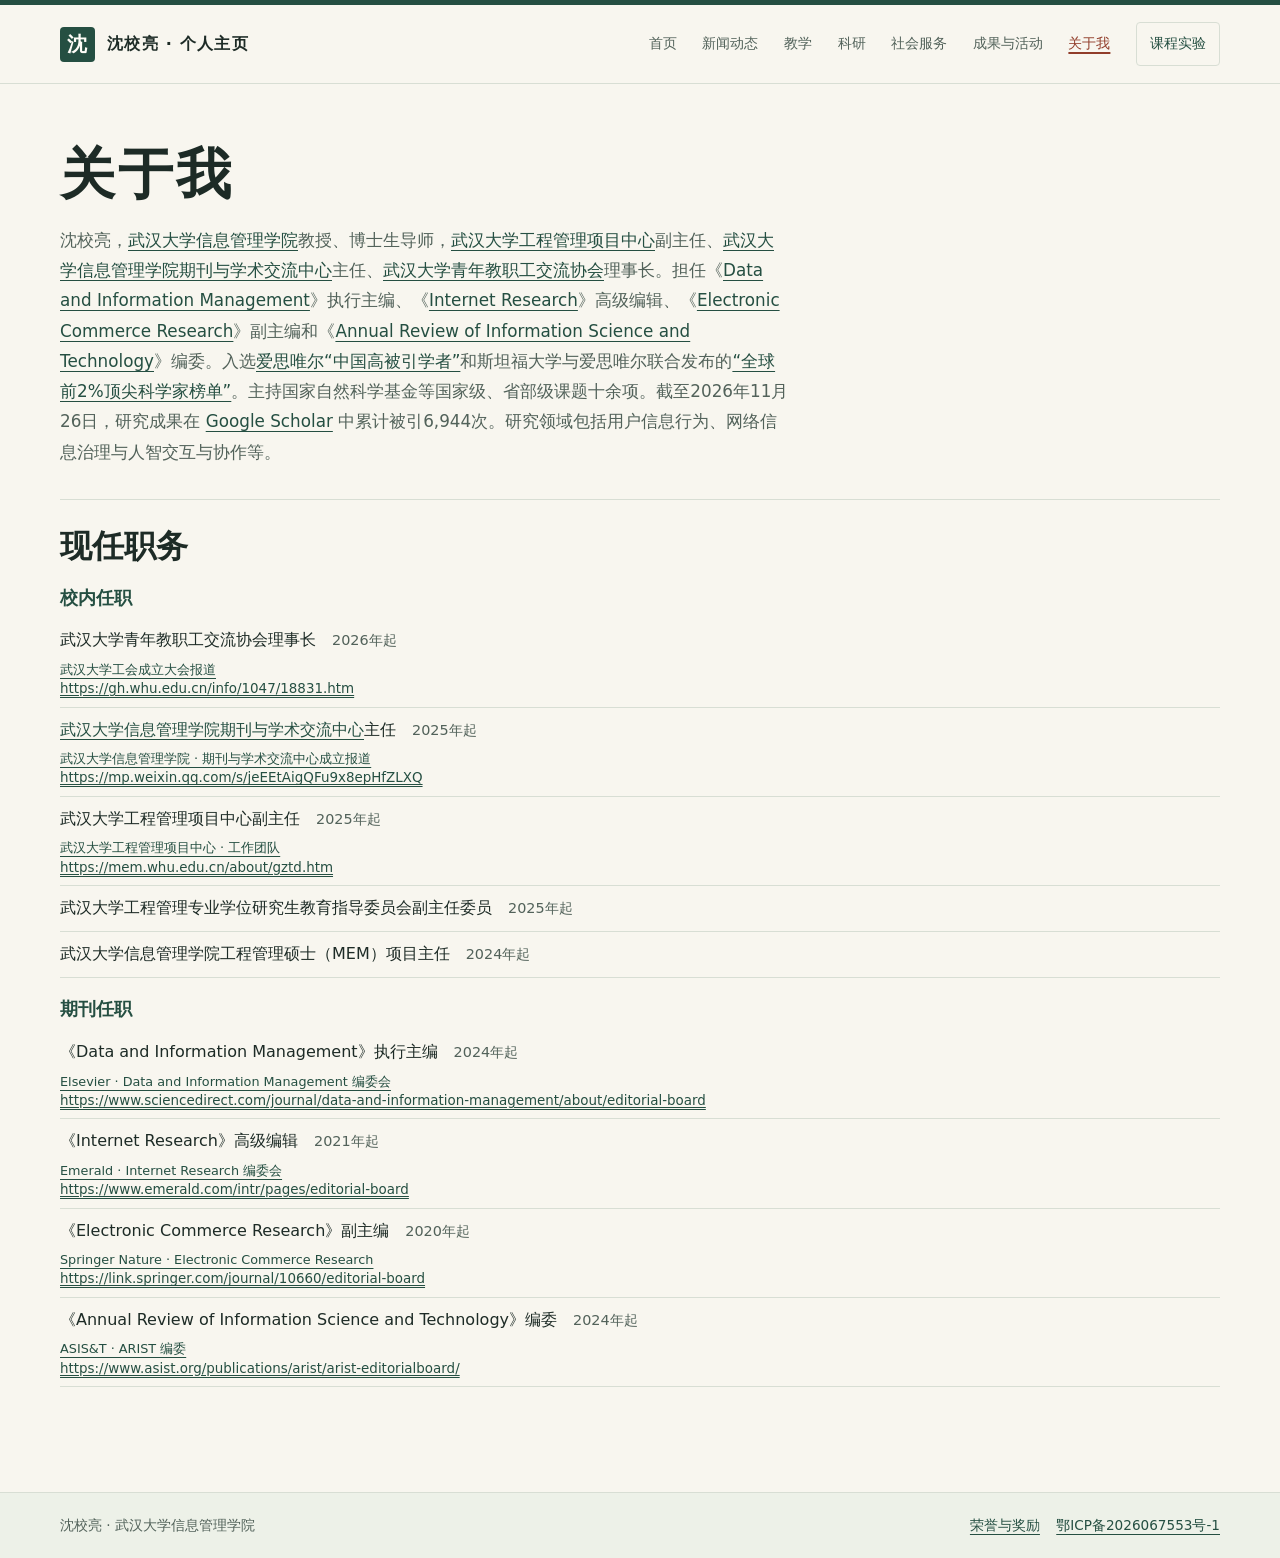
==== commit 12ebe706: "Simplify conference news and restore the 2020 archive range" ====
--- a/site/about.html
+++ b/site/about.html
@@ -1,9 +1,9 @@
 <!doctype html>
 <html lang="zh-CN"><head><meta charset="utf-8"><meta name="viewport" content="width=device-width,initial-scale=1">
 <meta name="description" content="武汉大学信息管理学院沈校亮的个人主页，包含研究成果、新闻动态、教学资源与课程实验。">
-<title>关于我｜沈校亮个人主页</title><link rel="stylesheet" href="assets/site.css?v=36c75d05c92d"></head>
+<title>关于我｜沈校亮个人主页</title><link rel="stylesheet" href="assets/site.css?v=8087e40f5af2"></head>
 <body><a class="skip" href="#main">跳到正文</a>
 <header class="site-head"><div class="wrap head"><a class="brand" href="index.html"><span class="seal" aria-hidden="true">沈</span><span>沈校亮 · 个人主页</span></a><nav aria-label="主导航"><a class="nav-link" href="index.html">首页</a><a class="nav-link" href="news.html">新闻动态</a><a class="nav-link" href="teaching.html">教学</a><a class="nav-link" href="research.html">科研</a><a class="nav-link" href="service.html">社会服务</a><a class="nav-link" href="facts.html">成果与活动</a><a class="nav-link" href="about.html" aria-current="page">关于我</a><a class="nav-link lab-link" href="information-reception-lab.html">课程实验</a></nav></div></header>
-<main id="main"><div class="wrap inner"><h1>关于我</h1><section class="profile-intro" aria-label="个人简介"><p class="lead">沈校亮，<a href="https://sim.whu.edu.cn/" target="_blank" rel="noopener noreferrer">武汉大学信息管理学院</a>教授、博士生导师，<a href="https://mem.whu.edu.cn/about/gztd.htm" target="_blank" rel="noopener noreferrer">武汉大学工程管理项目中心</a>副主任、<a href="https://jirm.whu.edu.cn/CN/volumn/current_abs.shtml" target="_blank" rel="noopener noreferrer">武汉大学信息管理学院期刊与学术交流中心</a>主任、<a href="https://gh.whu.edu.cn/info/1047/18831.htm" target="_blank" rel="noopener noreferrer">武汉大学青年教职工交流协会</a>理事长。担任《<a href="https://www.sciencedirect.com/journal/data-and-information-management/about/editorial-board" target="_blank" rel="noopener noreferrer">Data and Information Management</a>》执行主编、《<a href="https://www.emerald.com/intr/pages/editorial-board" target="_blank" rel="noopener noreferrer">Internet Research</a>》高级编辑、《<a href="https://link.springer.com/journal/10660/editorial-board" target="_blank" rel="noopener noreferrer">Electronic Commerce Research</a>》副主编和《<a href="https://www.asist.org/publications/arist/arist-editorialboard/" target="_blank" rel="noopener noreferrer">Annual Review of Information Science and Technology</a>》编委。入选<a href="https://sim.whu.edu.cn/info/2236/96862.htm" target="_blank" rel="noopener noreferrer">爱思唯尔“中国高被引学者”</a>和斯坦福大学与爱思唯尔联合发布的<a href="https://sim.whu.edu.cn/info/2236/117452.htm" target="_blank" rel="noopener noreferrer">“全球前2%顶尖科学家榜单”</a>。主持<a href="https://xueshu.wtu.edu.cn/info/1044/8925.htm" target="_blank" rel="noopener noreferrer">国家自然科学基金等国家级、省部级课题十余项</a>。截至2026年11月26日，研究成果在 <a href="https://scholar.google.com/citations?hl=en&amp;user=AXHR1g8AAAAJ&amp;view_op=list_works&amp;sortby=pubdate" target="_blank" rel="noopener noreferrer">Google Scholar</a> 中累计被引6,944次。研究领域包括用户信息行为、网络信息治理与人智交互与协作等。</p></section><section id="current-roles" class="block current-roles"><h2>现任职务</h2><h3>校内任职</h3><ul class="records role-list"><li><span class="role-name">武汉大学青年教职工交流协会理事长</span><span class="role-date">2026年起</span><a class="source external-source" href="https://gh.whu.edu.cn/info/1047/18831.htm" target="_blank" rel="noopener noreferrer"><span class="source-name">武汉大学工会成立大会报道</span><bdi class="source-url" dir="ltr">https://gh.whu.edu.cn/info/1047/18831.htm</bdi></a></li><li><span class="role-name"><a href="https://jirm.whu.edu.cn/CN/volumn/current_abs.shtml" target="_blank" rel="noopener noreferrer">武汉大学信息管理学院期刊与学术交流中心</a>主任</span><span class="role-date">2025年起</span><a class="source external-source" href="https://mp.weixin.qq.com/s/jeEEtAigQFu9x8epHfZLXQ" target="_blank" rel="noopener noreferrer"><span class="source-name">武汉大学信息管理学院 · 期刊与学术交流中心成立报道</span><bdi class="source-url" dir="ltr">https://mp.weixin.qq.com/s/jeEEtAigQFu9x8epHfZLXQ</bdi></a></li><li><span class="role-name">武汉大学工程管理项目中心副主任</span><span class="role-date">2025年起</span><a class="source external-source" href="https://mem.whu.edu.cn/about/gztd.htm" target="_blank" rel="noopener noreferrer"><span class="source-name">武汉大学工程管理项目中心 · 工作团队</span><bdi class="source-url" dir="ltr">https://mem.whu.edu.cn/about/gztd.htm</bdi></a></li><li><span class="role-name">武汉大学工程管理专业学位研究生教育指导委员会副主任委员</span><span class="role-date">2025年起</span></li><li><span class="role-name">武汉大学信息管理学院工程管理硕士（MEM）项目主任</span><span class="role-date">2024年起</span></li></ul><h3>期刊任职</h3><ul class="records role-list"><li><span class="role-name">《Data and Information Management》执行主编</span><span class="role-date">2024年起</span><a class="source external-source" href="https://www.sciencedirect.com/journal/data-and-information-management/about/editorial-board" target="_blank" rel="noopener noreferrer"><span class="source-name">Elsevier · Data and Information Management 编委会</span><bdi class="source-url" dir="ltr">https://www.sciencedirect.com/journal/data-and-information-management/about/editorial-board</bdi></a></li><li><span class="role-name">《Internet Research》高级编辑</span><span class="role-date">2021年8月起</span><a class="source external-source" href="https://www.emerald.com/intr/pages/editorial-board" target="_blank" rel="noopener noreferrer"><span class="source-name">Emerald · Internet Research 编委会</span><bdi class="source-url" dir="ltr">https://www.emerald.com/intr/pages/editorial-board</bdi></a></li><li><span class="role-name">《Electronic Commerce Research》副主编</span><span class="role-date">2020年起参与编务</span><a class="source external-source" href="https://link.springer.com/journal/10660/editorial-board" target="_blank" rel="noopener noreferrer"><span class="source-name">Springer Nature · Electronic Commerce Research</span><bdi class="source-url" dir="ltr">https://link.springer.com/journal/10660/editorial-board</bdi></a></li><li><span class="role-name">《Annual Review of Information Science and Technology》编委</span><span class="role-date">2024年起</span><a class="source external-source" href="https://www.asist.org/publications/arist/arist-editorialboard/" target="_blank" rel="noopener noreferrer"><span class="source-name">ASIS&amp;T · ARIST 编委</span><bdi class="source-url" dir="ltr">https://www.asist.org/publications/arist/arist-editorialboard/</bdi></a></li></ul></section></div></main>
+<main id="main"><div class="wrap inner"><h1>关于我</h1><section class="profile-intro" aria-label="个人简介"><p class="lead">沈校亮，<a href="https://sim.whu.edu.cn/" target="_blank" rel="noopener noreferrer">武汉大学信息管理学院</a>教授、博士生导师，<a href="https://mem.whu.edu.cn/about/gztd.htm" target="_blank" rel="noopener noreferrer">武汉大学工程管理项目中心</a>副主任、<a href="https://jirm.whu.edu.cn/CN/volumn/current_abs.shtml" target="_blank" rel="noopener noreferrer">武汉大学信息管理学院期刊与学术交流中心</a>主任、<a href="https://gh.whu.edu.cn/info/1047/18831.htm" target="_blank" rel="noopener noreferrer">武汉大学青年教职工交流协会</a>理事长。担任《<a href="https://www.sciencedirect.com/journal/data-and-information-management/about/editorial-board" target="_blank" rel="noopener noreferrer">Data and Information Management</a>》执行主编、《<a href="https://www.emerald.com/intr/pages/editorial-board" target="_blank" rel="noopener noreferrer">Internet Research</a>》高级编辑、《<a href="https://link.springer.com/journal/10660/editorial-board" target="_blank" rel="noopener noreferrer">Electronic Commerce Research</a>》副主编和《<a href="https://www.asist.org/publications/arist/arist-editorialboard/" target="_blank" rel="noopener noreferrer">Annual Review of Information Science and Technology</a>》编委。入选<a href="https://eci.elsevier.cn/resource/hccr.html" target="_blank" rel="noopener noreferrer">爱思唯尔“中国高被引学者”</a>和斯坦福大学与爱思唯尔联合发布的<a href="https://elsevier.digitalcommonsdata.com/datasets/btchxktzyw/9" target="_blank" rel="noopener noreferrer">“全球前2%顶尖科学家榜单”</a>。主持国家自然科学基金等国家级、省部级课题十余项。截至2026年11月26日，研究成果在 <a href="https://scholar.google.com/citations?hl=en&amp;user=AXHR1g8AAAAJ&amp;view_op=list_works&amp;sortby=pubdate" target="_blank" rel="noopener noreferrer">Google Scholar</a> 中累计被引6,944次。研究领域包括用户信息行为、网络信息治理与人智交互与协作等。</p></section><section id="current-roles" class="block current-roles"><h2>现任职务</h2><h3>校内任职</h3><ul class="records role-list"><li><span class="role-name">武汉大学青年教职工交流协会理事长</span><span class="role-date">2026年起</span><a class="source external-source" href="https://gh.whu.edu.cn/info/1047/18831.htm" target="_blank" rel="noopener noreferrer"><span class="source-name">武汉大学工会成立大会报道</span><bdi class="source-url" dir="ltr">https://gh.whu.edu.cn/info/1047/18831.htm</bdi></a></li><li><span class="role-name"><a href="https://jirm.whu.edu.cn/CN/volumn/current_abs.shtml" target="_blank" rel="noopener noreferrer">武汉大学信息管理学院期刊与学术交流中心</a>主任</span><span class="role-date">2025年起</span><a class="source external-source" href="https://mp.weixin.qq.com/s/jeEEtAigQFu9x8epHfZLXQ" target="_blank" rel="noopener noreferrer"><span class="source-name">武汉大学信息管理学院 · 期刊与学术交流中心成立报道</span><bdi class="source-url" dir="ltr">https://mp.weixin.qq.com/s/jeEEtAigQFu9x8epHfZLXQ</bdi></a></li><li><span class="role-name">武汉大学工程管理项目中心副主任</span><span class="role-date">2025年起</span><a class="source external-source" href="https://mem.whu.edu.cn/about/gztd.htm" target="_blank" rel="noopener noreferrer"><span class="source-name">武汉大学工程管理项目中心 · 工作团队</span><bdi class="source-url" dir="ltr">https://mem.whu.edu.cn/about/gztd.htm</bdi></a></li><li><span class="role-name">武汉大学工程管理专业学位研究生教育指导委员会副主任委员</span><span class="role-date">2025年起</span></li><li><span class="role-name">武汉大学信息管理学院工程管理硕士（MEM）项目主任</span><span class="role-date">2024年起</span></li></ul><h3>期刊任职</h3><ul class="records role-list"><li><span class="role-name">《Data and Information Management》执行主编</span><span class="role-date">2024年起</span><a class="source external-source" href="https://www.sciencedirect.com/journal/data-and-information-management/about/editorial-board" target="_blank" rel="noopener noreferrer"><span class="source-name">Elsevier · Data and Information Management 编委会</span><bdi class="source-url" dir="ltr">https://www.sciencedirect.com/journal/data-and-information-management/about/editorial-board</bdi></a></li><li><span class="role-name">《Internet Research》高级编辑</span><span class="role-date">2021年起</span><a class="source external-source" href="https://www.emerald.com/intr/pages/editorial-board" target="_blank" rel="noopener noreferrer"><span class="source-name">Emerald · Internet Research 编委会</span><bdi class="source-url" dir="ltr">https://www.emerald.com/intr/pages/editorial-board</bdi></a></li><li><span class="role-name">《Electronic Commerce Research》副主编</span><span class="role-date">2020年起</span><a class="source external-source" href="https://link.springer.com/journal/10660/editorial-board" target="_blank" rel="noopener noreferrer"><span class="source-name">Springer Nature · Electronic Commerce Research</span><bdi class="source-url" dir="ltr">https://link.springer.com/journal/10660/editorial-board</bdi></a></li><li><span class="role-name">《Annual Review of Information Science and Technology》编委</span><span class="role-date">2024年起</span><a class="source external-source" href="https://www.asist.org/publications/arist/arist-editorialboard/" target="_blank" rel="noopener noreferrer"><span class="source-name">ASIS&amp;T · ARIST 编委</span><bdi class="source-url" dir="ltr">https://www.asist.org/publications/arist/arist-editorialboard/</bdi></a></li></ul></section></div></main>
 <footer class="site-foot"><div class="wrap foot"><span>沈校亮 · 武汉大学信息管理学院</span><span><a href="honors.html">荣誉与奖励</a>   <a href="https://beian.miit.gov.cn/">鄂ICP备2026067553号-1</a></span></div></footer>
 </body></html>
--- a/site/assets/site.css
+++ b/site/assets/site.css
@@ -91,8 +91,3 @@
   margin-top: .35rem;
   line-height: 1.45;
 }
-
-.news-history > summary {
-  cursor: pointer;
-  font-weight: 700;
-}
